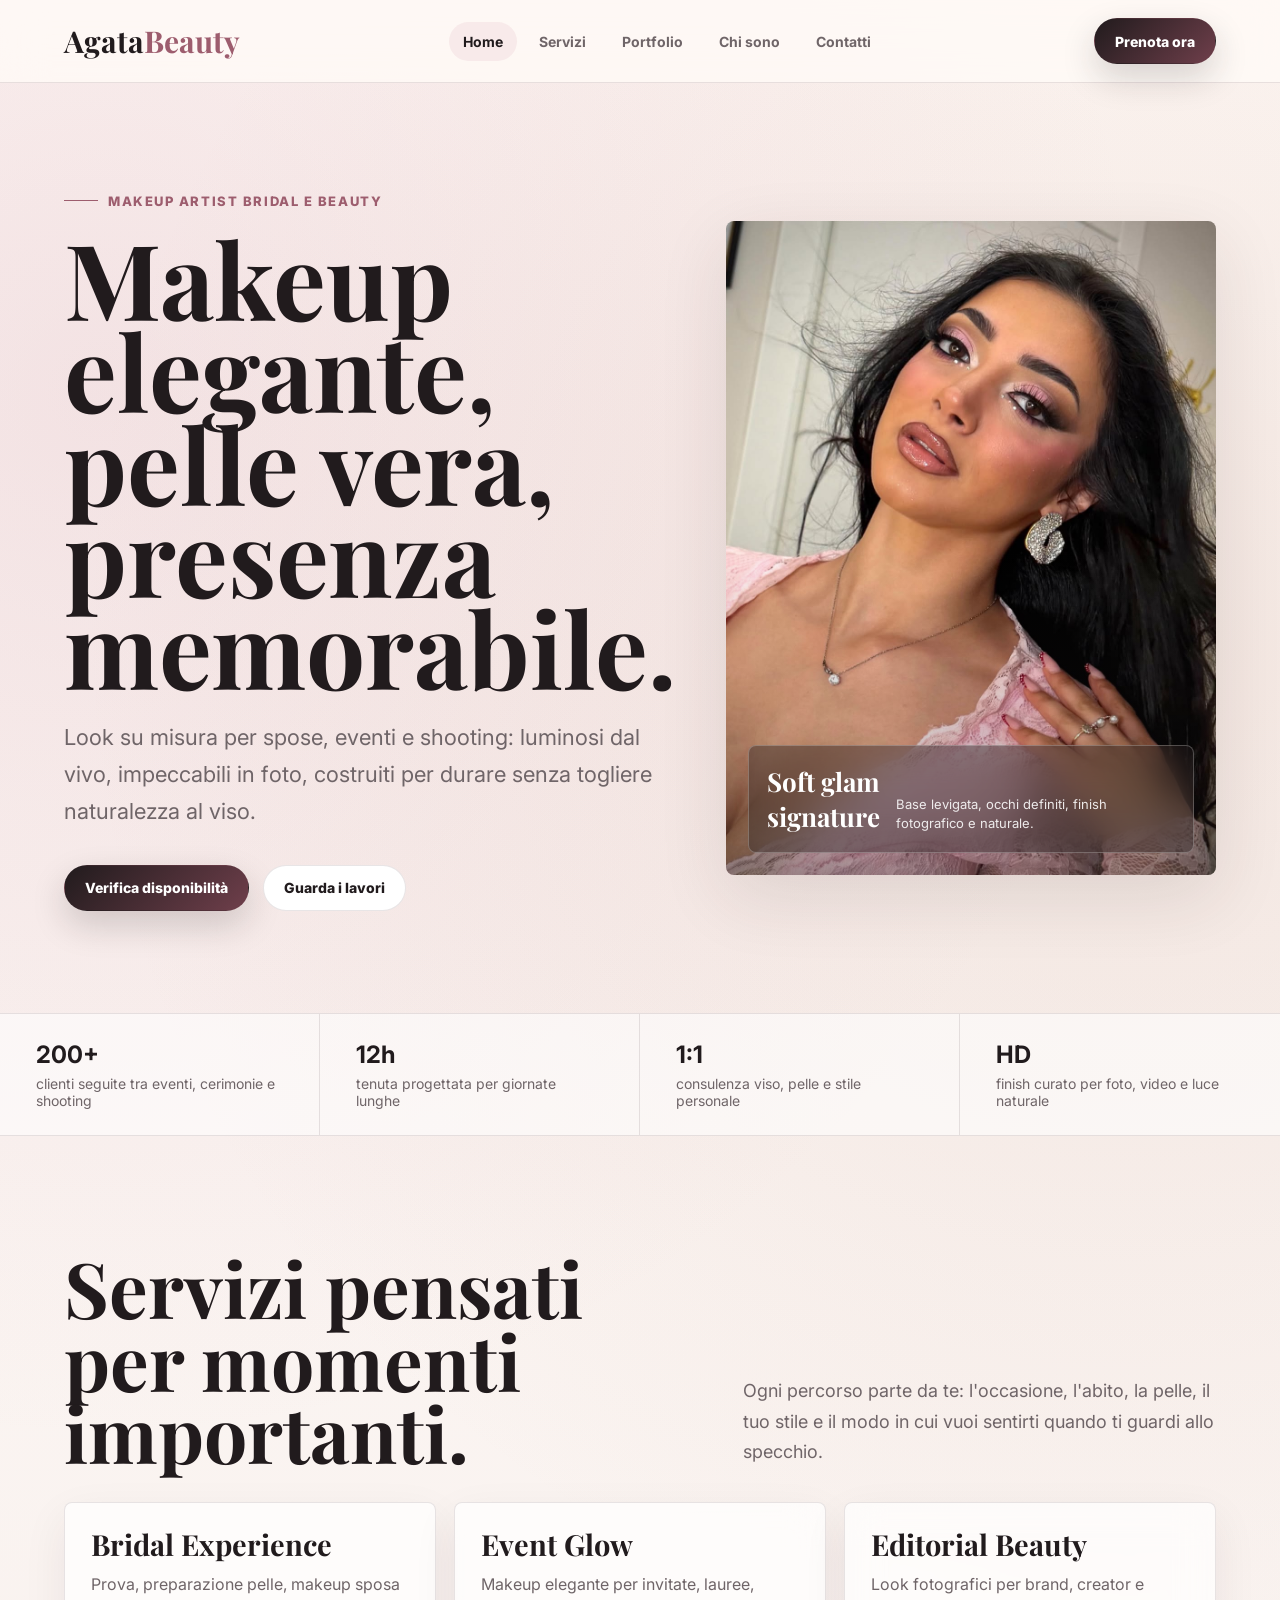
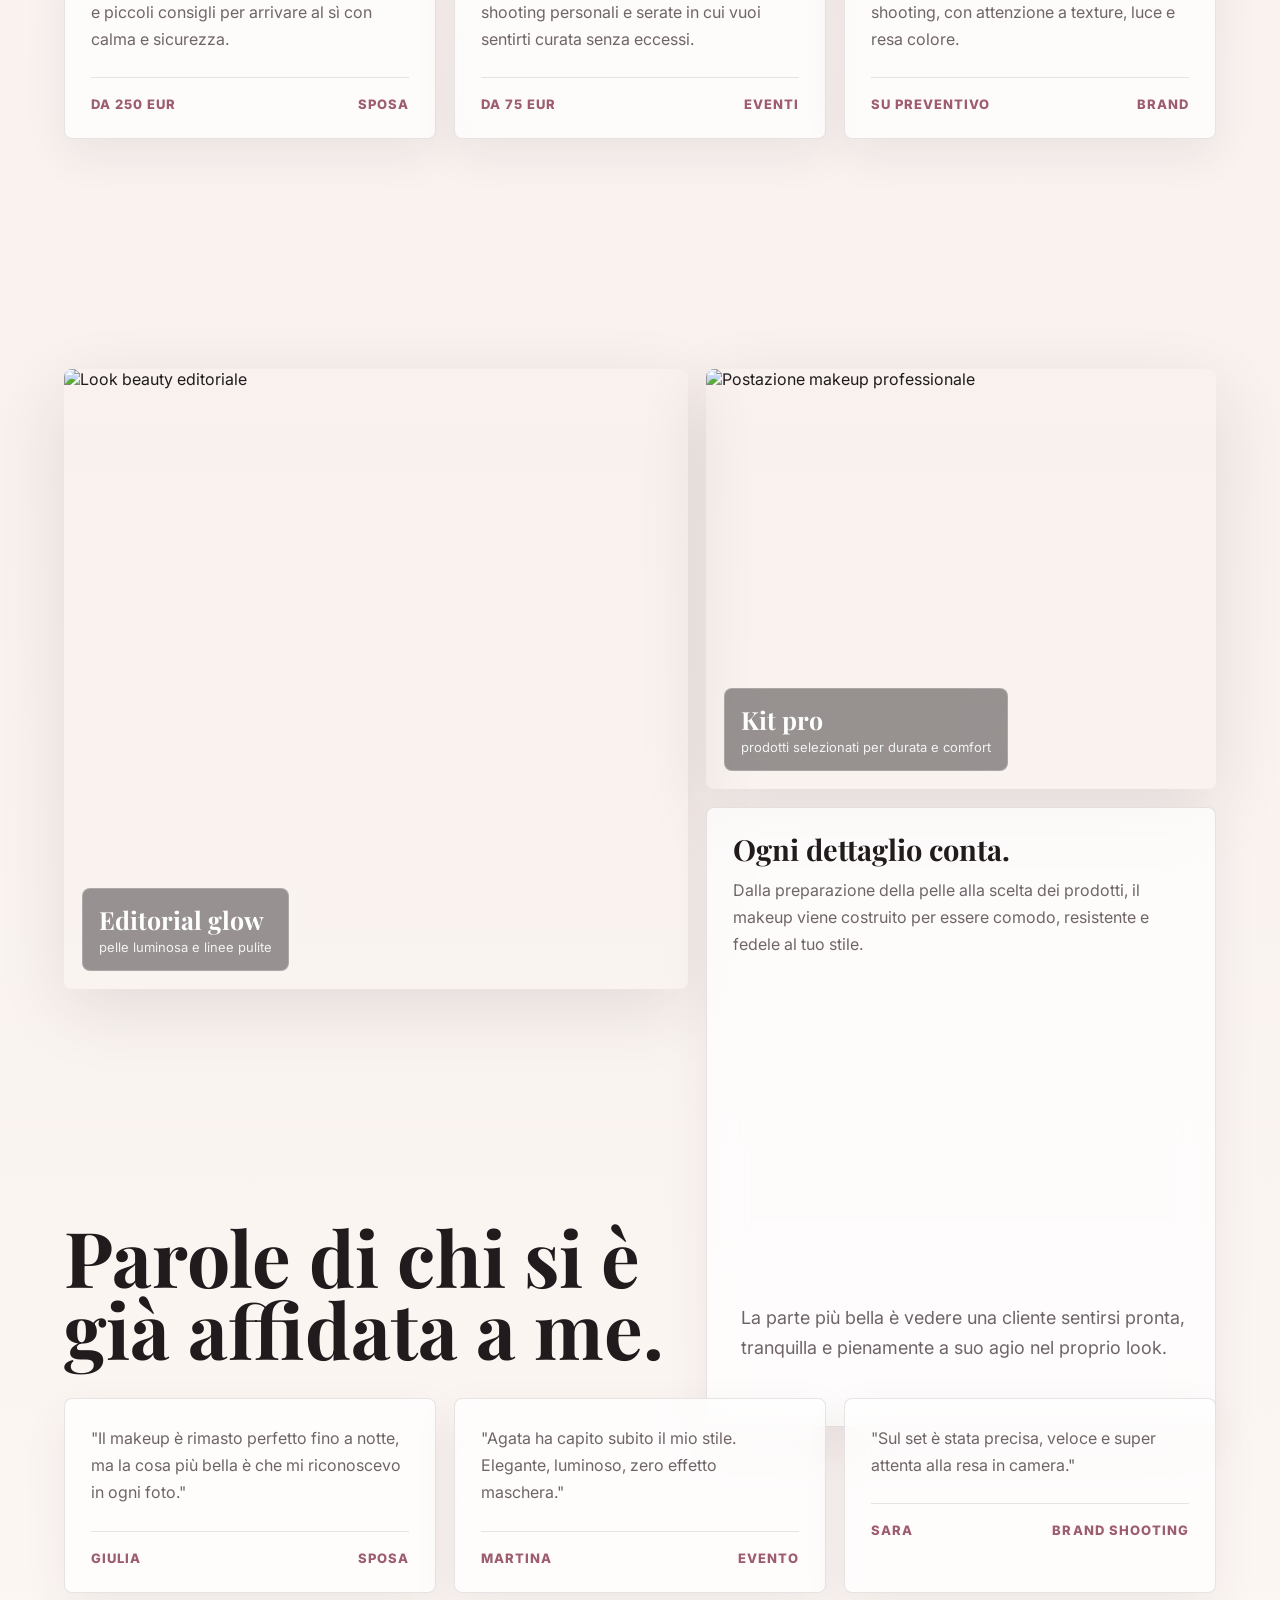
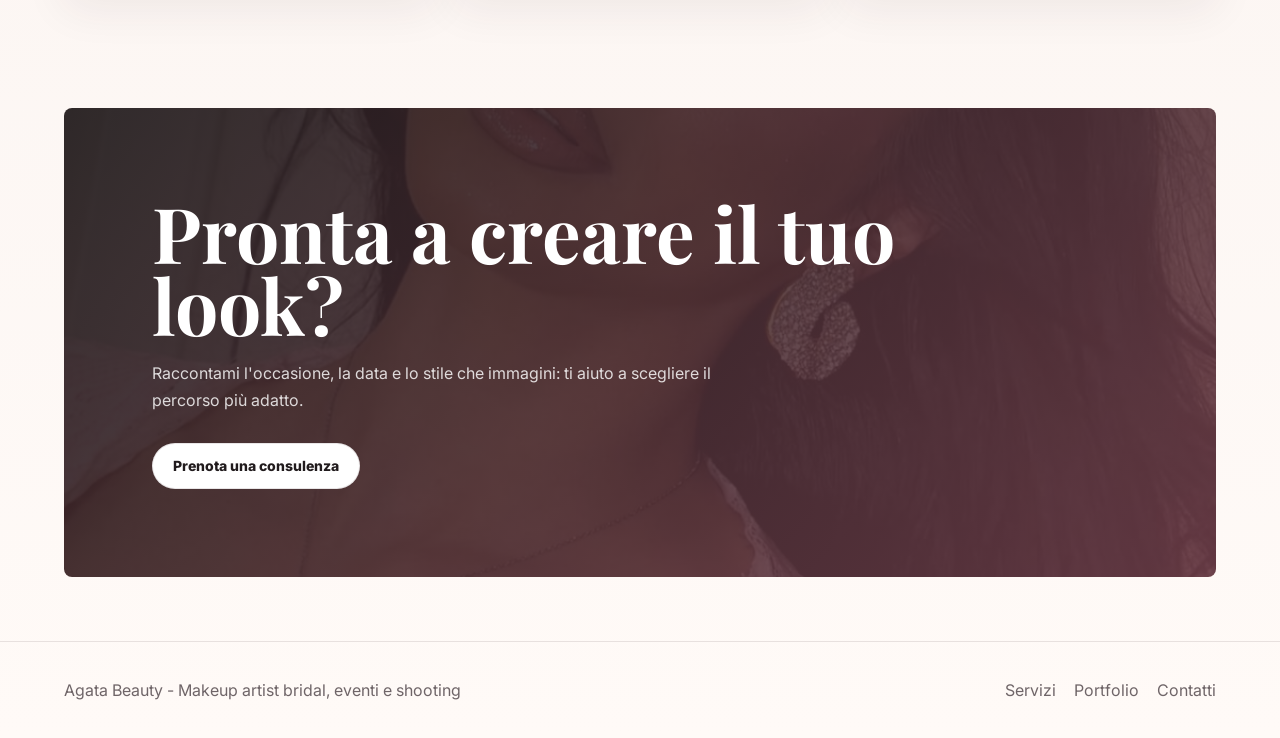
==== index.html @ b57b970a "update text" ====
<!DOCTYPE html>
<html lang="it">
<head>
  <meta charset="UTF-8"/>
  <meta name="viewport" content="width=device-width, initial-scale=1.0"/>
  <meta name="description" content="Agata Beauty, makeup artist specializzata in bridal, eventi e soft glam naturale."/>
  <title>Agata Beauty | Makeup Artist Bridal e Soft Glam</title>
  <link rel="stylesheet" href="style.css"/>
</head>
<body>
  <div class="site-shell">
    <header class="nav">
      <a class="logo" href="index.html">Agata<span>Beauty</span></a>
      <nav class="nav-links" aria-label="Navigazione principale">
        <a href="index.html" class="active">Home</a>
        <a href="servizi.html">Servizi</a>
        <a href="portfolio.html">Portfolio</a>
        <a href="chi-sono.html">Chi sono</a>
        <a href="contatti.html">Contatti</a>
      </nav>
      <div class="nav-actions">
        <a href="prenota.html" class="btn btn-primary">Prenota ora</a>
        <button class="menu-toggle" type="button" aria-label="Apri menu" aria-expanded="false">+</button>
      </div>
    </header>

    <main>
      <section class="hero">
        <div class="hero-copy reveal">
          <span class="eyebrow">Makeup artist bridal e beauty</span>
          <h1>Makeup elegante, pelle vera, presenza memorabile.</h1>
          <p class="lead">Look su misura per spose, eventi e shooting: luminosi dal vivo, impeccabili in foto, costruiti per durare senza togliere naturalezza al viso.</p>
          <div class="hero-actions">
            <a href="prenota.html" class="btn btn-primary">Verifica disponibilità</a>
            <a href="portfolio.html" class="btn btn-secondary">Guarda i lavori</a>
          </div>
        </div>
        <div class="hero-visual reveal">
          <img src="assets/immagine_1.jpg" alt="Makeup luminoso realizzato da Agata Beauty"/>
          <div class="visual-note">
            <strong>Soft glam signature</strong>
            <span>Base levigata, occhi definiti, finish fotografico e naturale.</span>
          </div>
        </div>
      </section>

      <section class="trust-strip" aria-label="Risultati e garanzie">
        <div class="trust-item"><strong>200+</strong><span>clienti seguite tra eventi, cerimonie e shooting</span></div>
        <div class="trust-item"><strong>12h</strong><span>tenuta progettata per giornate lunghe</span></div>
        <div class="trust-item"><strong>1:1</strong><span>consulenza viso, pelle e stile personale</span></div>
        <div class="trust-item"><strong>HD</strong><span>finish curato per foto, video e luce naturale</span></div>
      </section>

      <section class="section">
        <div class="section-head reveal">
          <h2>Servizi pensati per momenti importanti.</h2>
          <p>Ogni percorso parte da te: l'occasione, l'abito, la pelle, il tuo stile e il modo in cui vuoi sentirti quando ti guardi allo specchio.</p>
        </div>
        <div class="grid">
          <article class="card reveal">
            <h3>Bridal Experience</h3>
            <p>Prova, preparazione pelle, makeup sposa e piccoli consigli per arrivare al sì con calma e sicurezza.</p>
            <div class="service-meta"><span>Da 250 EUR</span><span>Sposa</span></div>
          </article>
          <article class="card reveal">
            <h3>Event Glow</h3>
            <p>Makeup elegante per invitate, lauree, shooting personali e serate in cui vuoi sentirti curata senza eccessi.</p>
            <div class="service-meta"><span>Da 75 EUR</span><span>Eventi</span></div>
          </article>
          <article class="card reveal">
            <h3>Editorial Beauty</h3>
            <p>Look fotografici per brand, creator e shooting, con attenzione a texture, luce e resa colore.</p>
            <div class="service-meta"><span>Su preventivo</span><span>Brand</span></div>
          </article>
        </div>
      </section>

      <section class="section">
        <div class="portfolio-grid">
          <article class="portfolio-tile tall reveal">
            <img src="https://images.unsplash.com/photo-1522335789203-aabd1fc54bc9?auto=format&fit=crop&w=1200&q=85" alt="Look beauty editoriale"/>
            <div class="tile-caption"><strong>Editorial glow</strong><span>pelle luminosa e linee pulite</span></div>
          </article>
          <div>
            <article class="portfolio-tile reveal">
              <img src="https://images.unsplash.com/photo-1487412912498-0447578fcca8?auto=format&fit=crop&w=1000&q=85" alt="Postazione makeup professionale"/>
              <div class="tile-caption"><strong>Kit pro</strong><span>prodotti selezionati per durata e comfort</span></div>
            </article>
            <article class="card reveal stack-gap">
              <h3>Ogni dettaglio conta.</h3>
              <p>Dalla preparazione della pelle alla scelta dei prodotti, il makeup viene costruito per essere comodo, resistente e fedele al tuo stile.</p>
            </article>
          </div>
        </div>
      </section>

      <section class="section">
        <div class="section-head reveal">
          <h2>Parole di chi si è già affidata a me.</h2>
          <p>La parte più bella è vedere una cliente sentirsi pronta, tranquilla e pienamente a suo agio nel proprio look.</p>
        </div>
        <div class="grid">
          <article class="card reveal"><p>"Il makeup è rimasto perfetto fino a notte, ma la cosa più bella è che mi riconoscevo in ogni foto."</p><div class="service-meta"><span>Giulia</span><span>Sposa</span></div></article>
          <article class="card reveal"><p>"Agata ha capito subito il mio stile. Elegante, luminoso, zero effetto maschera."</p><div class="service-meta"><span>Martina</span><span>Evento</span></div></article>
          <article class="card reveal"><p>"Sul set è stata precisa, veloce e super attenta alla resa in camera."</p><div class="service-meta"><span>Sara</span><span>Brand shooting</span></div></article>
        </div>
      </section>

      <section class="cta-section reveal">
        <h2>Pronta a creare il tuo look?</h2>
        <p>Raccontami l'occasione, la data e lo stile che immagini: ti aiuto a scegliere il percorso più adatto.</p>
        <a href="prenota.html" class="btn btn-secondary">Prenota una consulenza</a>
      </section>
    </main>

    <footer class="footer">
      <p>Agata Beauty - Makeup artist bridal, eventi e shooting</p>
      <div class="footer-links">
        <a href="servizi.html">Servizi</a>
        <a href="portfolio.html">Portfolio</a>
        <a href="contatti.html">Contatti</a>
      </div>
    </footer>
  </div>
  <script src="script.js"></script>
</body>
</html>
---- style.css ----
@import url("https://fonts.googleapis.com/css2?family=Inter:wght@400;500;600;700;800&family=Playfair+Display:wght@600;700&display=swap");

:root{
  --ink:#211b1d;
  --muted:#6f6568;
  --line:rgba(65,45,50,.12);
  --paper:#fffaf7;
  --veil:rgba(255,255,255,.72);
  --rose:#c8899a;
  --rose-dark:#9d5d6e;
  --clay:#b27761;
  --sage:#7f8b76;
  --shadow:0 22px 70px rgba(54,33,38,.11);
  --radius:8px;
}

*{box-sizing:border-box;margin:0;padding:0}

html{scroll-behavior:smooth}

body{
  min-height:100vh;
  font-family:"Inter",system-ui,sans-serif;
  color:var(--ink);
  background:
    radial-gradient(circle at 8% 10%, rgba(200,137,154,.20), transparent 28%),
    radial-gradient(circle at 88% 16%, rgba(178,119,97,.14), transparent 30%),
    linear-gradient(180deg,#fffaf7 0%,#f8f1ee 52%,#fffaf7 100%);
  overflow-x:hidden;
}

img{display:block;max-width:100%}

a{color:inherit}

h1,h2,h3,.logo{font-family:"Playfair Display",Georgia,serif}

.site-shell{position:relative;z-index:1}

.nav{
  position:sticky;
  top:0;
  z-index:20;
  display:flex;
  align-items:center;
  justify-content:space-between;
  gap:24px;
  padding:18px clamp(20px,5vw,72px);
  background:rgba(255,250,247,.82);
  border-bottom:1px solid var(--line);
  backdrop-filter:blur(22px);
}

.logo{
  text-decoration:none;
  font-size:30px;
  font-weight:700;
  line-height:1;
  letter-spacing:0;
}

.logo span{color:var(--rose-dark)}

.nav-links{
  display:flex;
  align-items:center;
  gap:8px;
}

.nav-links a{
  text-decoration:none;
  color:var(--muted);
  padding:11px 14px;
  border-radius:999px;
  font-size:14px;
  font-weight:700;
  transition:.25s ease;
}

.nav-links a:hover,
.nav-links a.active{
  color:var(--ink);
  background:rgba(200,137,154,.12);
}

.nav-actions{display:flex;align-items:center;gap:12px}

.menu-toggle{
  display:none;
  width:44px;
  height:44px;
  border:1px solid var(--line);
  border-radius:999px;
  background:#fff;
  color:var(--ink);
  font-size:22px;
  cursor:pointer;
}

.btn{
  display:inline-flex;
  align-items:center;
  justify-content:center;
  min-height:46px;
  padding:13px 20px;
  border:1px solid transparent;
  border-radius:999px;
  text-decoration:none;
  font-weight:800;
  font-size:14px;
  transition:.25s ease;
}

.btn-primary{
  color:#fff;
  background:linear-gradient(135deg,var(--ink),#6f3f4b);
  box-shadow:0 14px 34px rgba(33,27,29,.18);
}

.btn-secondary{
  color:var(--ink);
  background:#fff;
  border-color:var(--line);
}

.btn:hover{transform:translateY(-2px)}

.hero{
  display:grid;
  grid-template-columns:minmax(0,1fr) minmax(360px,.82fr);
  min-height:calc(100vh - 83px);
  align-items:center;
  gap:clamp(34px,5vw,74px);
  padding:clamp(58px,8vw,104px) clamp(20px,5vw,72px);
}

.hero-copy{max-width:760px}

.eyebrow{
  display:inline-flex;
  align-items:center;
  gap:10px;
  margin-bottom:22px;
  color:var(--rose-dark);
  font-size:13px;
  font-weight:800;
  letter-spacing:.12em;
  text-transform:uppercase;
}

.eyebrow::before{
  content:"";
  width:34px;
  height:1px;
  background:currentColor;
}

h1{
  font-size:clamp(54px,8.2vw,112px);
  line-height:.88;
  letter-spacing:0;
}

.lead{
  max-width:650px;
  margin-top:26px;
  color:var(--muted);
  font-size:clamp(18px,2vw,22px);
  line-height:1.7;
}

.hero-actions{display:flex;flex-wrap:wrap;gap:14px;margin-top:34px}

.hero-visual{
  position:relative;
  min-height:640px;
  overflow:hidden;
  border-radius:var(--radius);
  box-shadow:var(--shadow);
  isolation:isolate;
}

.hero-visual img{
  width:100%;
  height:100%;
  min-height:640px;
  object-fit:cover;
}

.hero-visual::after{
  content:"";
  position:absolute;
  inset:0;
  background:linear-gradient(180deg,transparent 50%,rgba(33,27,29,.34));
}

.visual-note{
  position:absolute;
  left:22px;
  right:22px;
  bottom:22px;
  z-index:2;
  display:grid;
  grid-template-columns:1fr auto;
  gap:16px;
  align-items:end;
  padding:18px;
  color:#fff;
  background:rgba(33,27,29,.38);
  border:1px solid rgba(255,255,255,.24);
  border-radius:var(--radius);
  backdrop-filter:blur(18px);
}

.visual-note strong{font-size:26px;font-family:"Playfair Display",Georgia,serif}
.visual-note span{font-size:13px;line-height:1.5;opacity:.88}

.trust-strip{
  display:grid;
  grid-template-columns:repeat(4,1fr);
  border-block:1px solid var(--line);
  background:rgba(255,255,255,.58);
}

.trust-item{
  padding:26px clamp(18px,3vw,36px);
  border-right:1px solid var(--line);
}

.trust-item:last-child{border-right:0}
.trust-item strong{display:block;font-size:24px}
.trust-item span{display:block;margin-top:6px;color:var(--muted);font-size:14px}

.section{
  padding:clamp(72px,9vw,128px) clamp(20px,5vw,72px);
}

.section-head{
  display:flex;
  justify-content:space-between;
  align-items:end;
  gap:28px;
  margin-bottom:34px;
}

.section-head h2,
.page-hero h1{
  font-size:clamp(42px,6vw,78px);
  line-height:.94;
  letter-spacing:0;
}

.section-head p,
.page-hero p{
  max-width:610px;
  color:var(--muted);
  font-size:18px;
  line-height:1.7;
}

.grid{
  display:grid;
  grid-template-columns:repeat(3,1fr);
  gap:18px;
}

.card{
  position:relative;
  overflow:hidden;
  min-height:100%;
  padding:26px;
  border:1px solid var(--line);
  border-radius:var(--radius);
  background:var(--veil);
  box-shadow:0 16px 45px rgba(54,33,38,.07);
  backdrop-filter:blur(18px);
}

.card h3{
  margin-bottom:12px;
  font-size:29px;
  line-height:1.05;
  letter-spacing:0;
}

.card p{color:var(--muted);line-height:1.7}

.card-img{padding:0}
.card-img img{width:100%;height:410px;object-fit:cover}
.card-img .card-body{padding:24px}

.service-meta{
  display:flex;
  justify-content:space-between;
  gap:14px;
  margin-top:24px;
  padding-top:18px;
  border-top:1px solid var(--line);
  color:var(--rose-dark);
  font-size:13px;
  font-weight:800;
  text-transform:uppercase;
  letter-spacing:.08em;
}

.feature-list{display:grid;gap:12px;margin-top:18px;list-style:none}
.feature-list li{color:var(--muted);line-height:1.6}
.feature-list li::before{content:"+";margin-right:10px;color:var(--rose-dark);font-weight:800}

.portfolio-grid{
  display:grid;
  grid-template-columns:1.1fr .9fr;
  gap:18px;
}

.stack-gap{margin-top:18px}

.portfolio-tile{
  position:relative;
  min-height:420px;
  overflow:hidden;
  border-radius:var(--radius);
  box-shadow:var(--shadow);
}

.portfolio-tile.tall{min-height:620px}
.portfolio-tile img{width:100%;height:100%;object-fit:cover}

.tile-caption{
  position:absolute;
  left:18px;
  bottom:18px;
  padding:14px 16px;
  color:#fff;
  background:rgba(33,27,29,.45);
  border:1px solid rgba(255,255,255,.2);
  border-radius:var(--radius);
  backdrop-filter:blur(16px);
}

.tile-caption strong{display:block;font-family:"Playfair Display",Georgia,serif;font-size:25px}
.tile-caption span{font-size:13px;opacity:.88}

.split{
  display:grid;
  grid-template-columns:.9fr 1.1fr;
  gap:clamp(24px,5vw,72px);
  align-items:center;
}

.portrait{
  min-height:620px;
  overflow:hidden;
  border-radius:var(--radius);
  box-shadow:var(--shadow);
}

.portrait img{width:100%;height:100%;object-fit:cover}

.quote{
  margin-top:26px;
  padding-left:22px;
  border-left:3px solid var(--rose);
  color:var(--muted);
  font-size:20px;
  line-height:1.7;
}

.booking-panel{
  display:grid;
  grid-template-columns:.42fr .58fr;
  gap:18px;
}

.calendly-box{
  overflow:hidden;
  border:1px solid var(--line);
  border-radius:var(--radius);
  background:#fff;
  box-shadow:var(--shadow);
}

.calendly-inline-widget{min-width:320px;height:760px}

.contact-grid{
  display:grid;
  grid-template-columns:.9fr 1.1fr;
  gap:18px;
}

.contact-link{
  display:flex;
  justify-content:space-between;
  align-items:center;
  gap:18px;
  padding:18px 0;
  border-bottom:1px solid var(--line);
  text-decoration:none;
  font-weight:800;
}

.contact-link span{color:var(--muted);font-weight:600}

.cta-section{
  margin:0 clamp(20px,5vw,72px) clamp(20px,5vw,72px);
  padding:clamp(54px,8vw,88px);
  color:#fff;
  background:
    linear-gradient(135deg,rgba(33,27,29,.92),rgba(111,63,75,.86)),
    url("assets/immagine_1.jpg") center/cover;
  border-radius:var(--radius);
}

.cta-section h2{
  max-width:820px;
  font-size:clamp(42px,6vw,82px);
  line-height:.94;
  letter-spacing:0;
}

.cta-section p{max-width:590px;margin-top:20px;line-height:1.7;color:rgba(255,255,255,.82)}
.cta-section .btn{margin-top:28px}

.footer{
  display:flex;
  justify-content:space-between;
  gap:24px;
  padding:38px clamp(20px,5vw,72px);
  color:var(--muted);
  border-top:1px solid var(--line);
}

.footer-links{display:flex;gap:18px;flex-wrap:wrap}
.footer a{text-decoration:none}

.reveal{
  opacity:0;
  transform:translateY(22px);
  transition:opacity .7s ease, transform .7s ease;
}

.reveal.active{opacity:1;transform:translateY(0)}

@media(max-width:980px){
  .hero,
  .split,
  .booking-panel,
  .contact-grid,
  .portfolio-grid{grid-template-columns:1fr}

  .hero-visual,
  .hero-visual img,
  .portrait{min-height:520px}

  .trust-strip,
  .grid{grid-template-columns:repeat(2,1fr)}

  .section-head{display:block}
  .section-head p{margin-top:18px}
}

@media(max-width:760px){
  .nav{padding:14px 18px}
  .logo{font-size:26px}
  .menu-toggle{display:inline-flex;align-items:center;justify-content:center}
  .nav-links{
    position:absolute;
    top:73px;
    left:18px;
    right:18px;
    display:none;
    flex-direction:column;
    align-items:stretch;
    padding:12px;
    background:#fff;
    border:1px solid var(--line);
    border-radius:var(--radius);
    box-shadow:var(--shadow);
  }
  .nav.open .nav-links{display:flex}
  .nav-links a{padding:14px 16px}
  .nav-actions .btn{display:none}
  .hero{min-height:auto;padding-top:54px}
  .hero-actions .btn{width:100%}
  .hero-visual,
  .hero-visual img,
  .portrait,
  .portfolio-tile,
  .portfolio-tile.tall{min-height:430px}
  .trust-strip,
  .grid{grid-template-columns:1fr}
  .trust-item{border-right:0;border-bottom:1px solid var(--line)}
  .trust-item:last-child{border-bottom:0}
  .card-img img{height:340px}
  .footer{display:block}
  .footer-links{margin-top:16px}
}
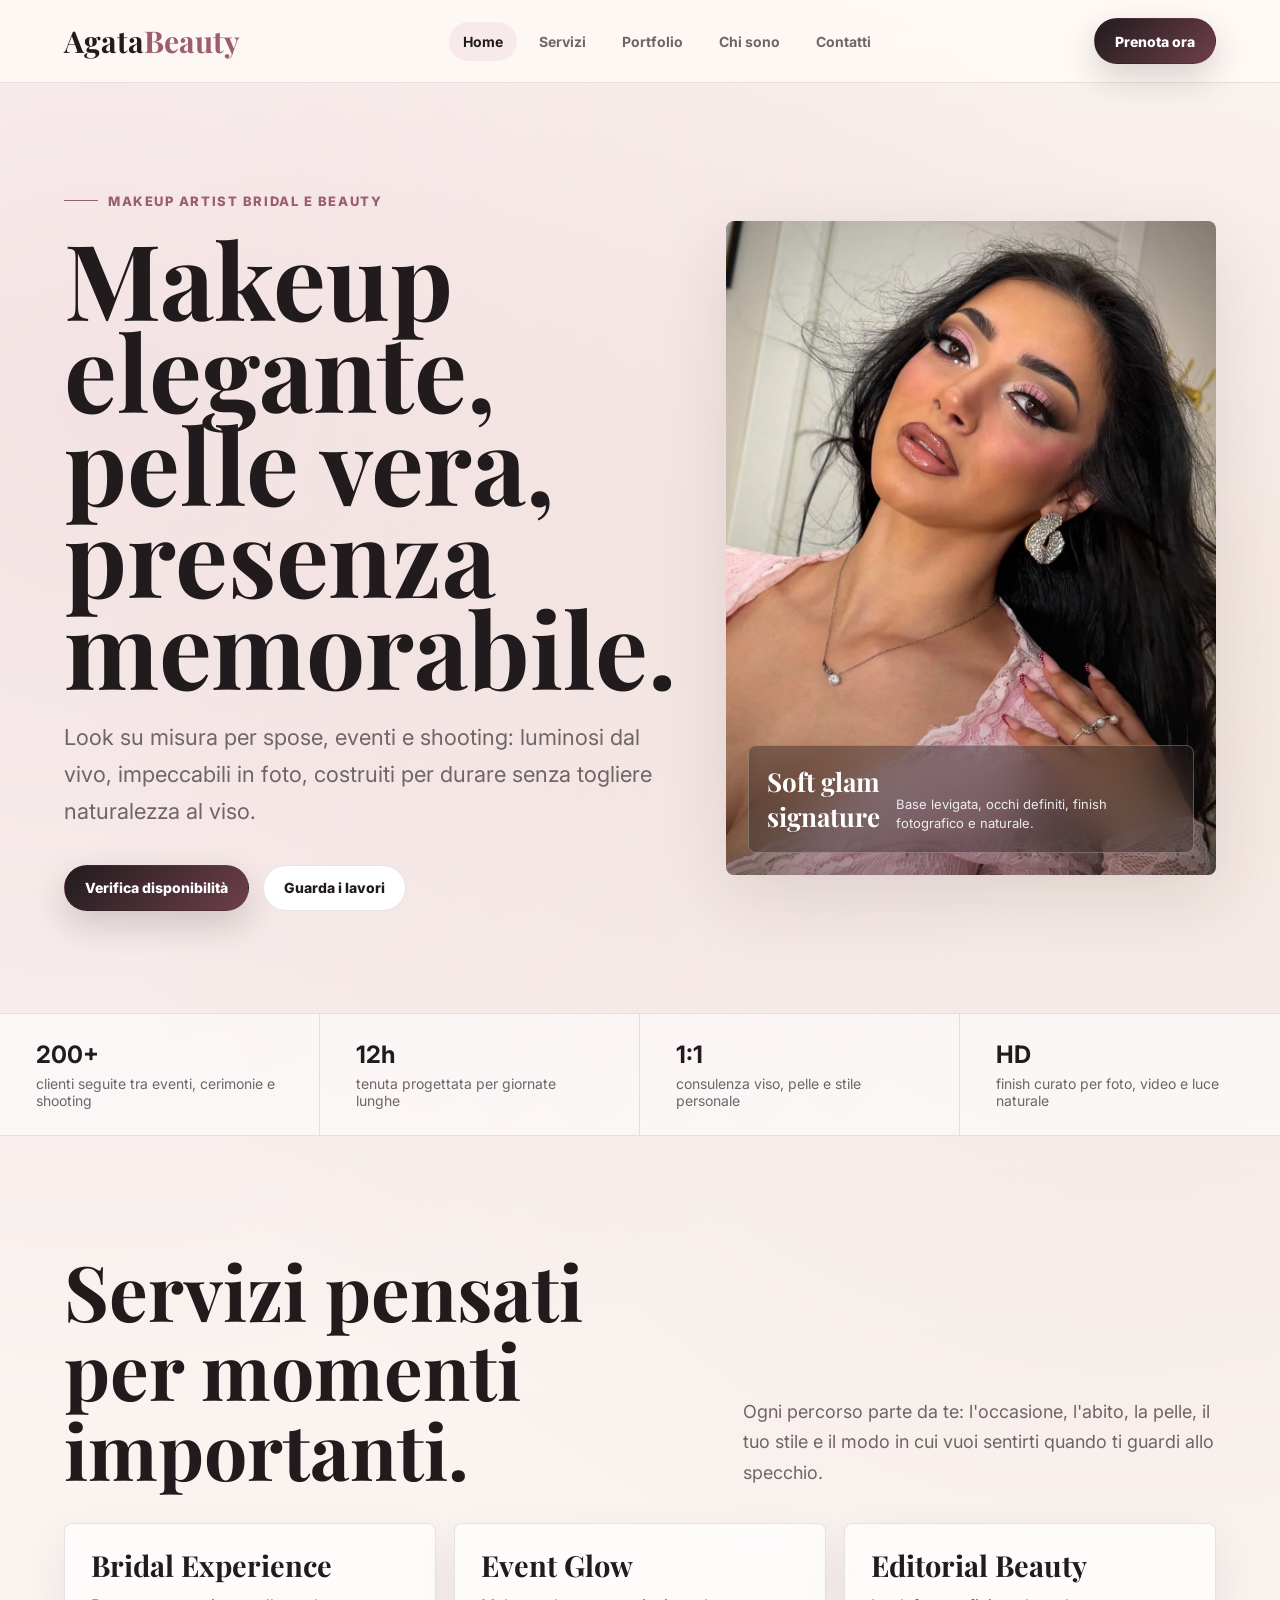
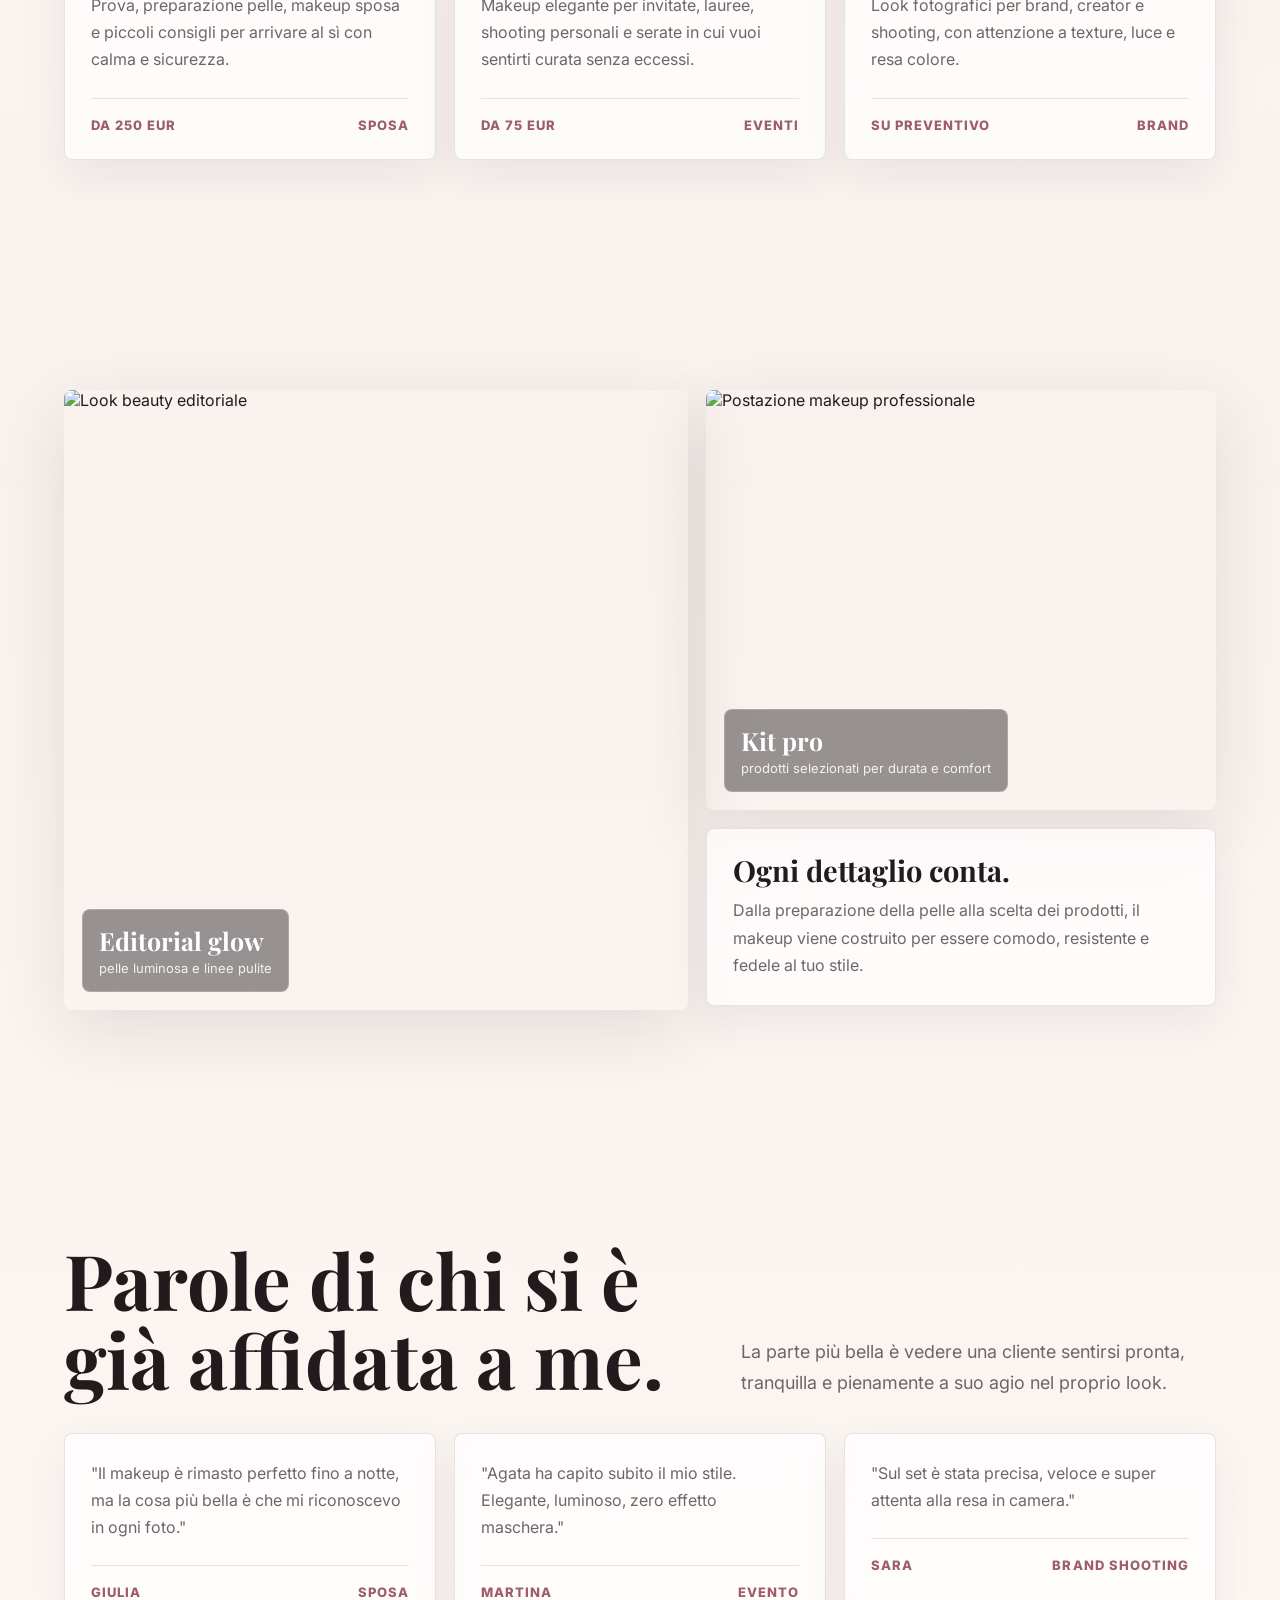
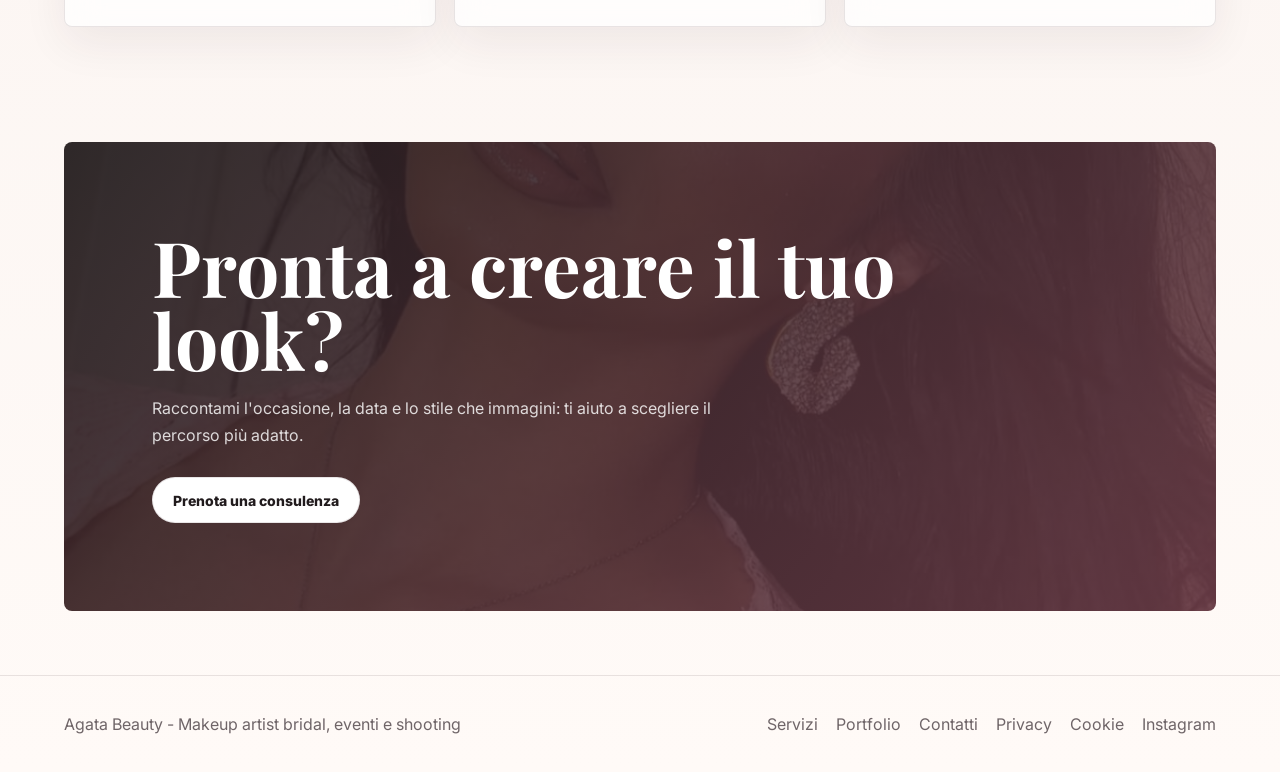
==== commit 4722b561: "Polish site structure and legal pages" ====
--- a/index.html
+++ b/index.html
@@ -4,7 +4,13 @@
   <meta charset="UTF-8"/>
   <meta name="viewport" content="width=device-width, initial-scale=1.0"/>
   <meta name="description" content="Agata Beauty, makeup artist specializzata in bridal, eventi e soft glam naturale."/>
+  <meta property="og:type" content="website"/>
+  <meta property="og:title" content="Agata Beauty | Makeup Artist Bridal e Soft Glam"/>
+  <meta property="og:description" content="Makeup su misura per spose, eventi e shooting: luminosi dal vivo, impeccabili in foto e costruiti per durare."/>
+  <meta property="og:image" content="assets/immagine_1.jpg"/>
+  <meta name="twitter:card" content="summary_large_image"/>
   <title>Agata Beauty | Makeup Artist Bridal e Soft Glam</title>
+  <link rel="icon" href="favicon.svg" type="image/svg+xml"/>
   <link rel="stylesheet" href="style.css"/>
 </head>
 <body>
@@ -119,6 +125,9 @@
         <a href="servizi.html">Servizi</a>
         <a href="portfolio.html">Portfolio</a>
         <a href="contatti.html">Contatti</a>
+        <a href="privacy.html">Privacy</a>
+        <a href="cookie.html">Cookie</a>
+        <a href="https://www.instagram.com/agatamakeupbeauty/">Instagram</a>
       </div>
     </footer>
   </div>
--- a/style.css
+++ b/style.css
@@ -246,7 +246,7 @@
 .section-head h2,
 .page-hero h1{
   font-size:clamp(42px,6vw,78px);
-  line-height:.94;
+  line-height:1.03;
   letter-spacing:0;
 }
 
@@ -258,6 +258,8 @@
   line-height:1.7;
 }
 
+.page-hero p{margin-top:24px}
+
 .grid{
   display:grid;
   grid-template-columns:repeat(3,1fr);
@@ -267,7 +269,6 @@
 .card{
   position:relative;
   overflow:hidden;
-  min-height:100%;
   padding:26px;
   border:1px solid var(--line);
   border-radius:var(--radius);
@@ -275,6 +276,8 @@
   box-shadow:0 16px 45px rgba(54,33,38,.07);
   backdrop-filter:blur(18px);
 }
+
+.grid .card{min-height:100%}
 
 .card h3{
   margin-bottom:12px;
@@ -400,6 +403,21 @@
 }
 
 .contact-link span{color:var(--muted);font-weight:600}
+
+.legal-content{
+  max-width:920px;
+  padding-top:0;
+}
+
+.legal-content h2{
+  margin-top:34px;
+  margin-bottom:10px;
+  font-size:28px;
+  line-height:1.1;
+}
+
+.legal-content h2:first-child{margin-top:0}
+.legal-content p{color:var(--muted);line-height:1.8}
 
 .cta-section{
   margin:0 clamp(20px,5vw,72px) clamp(20px,5vw,72px);
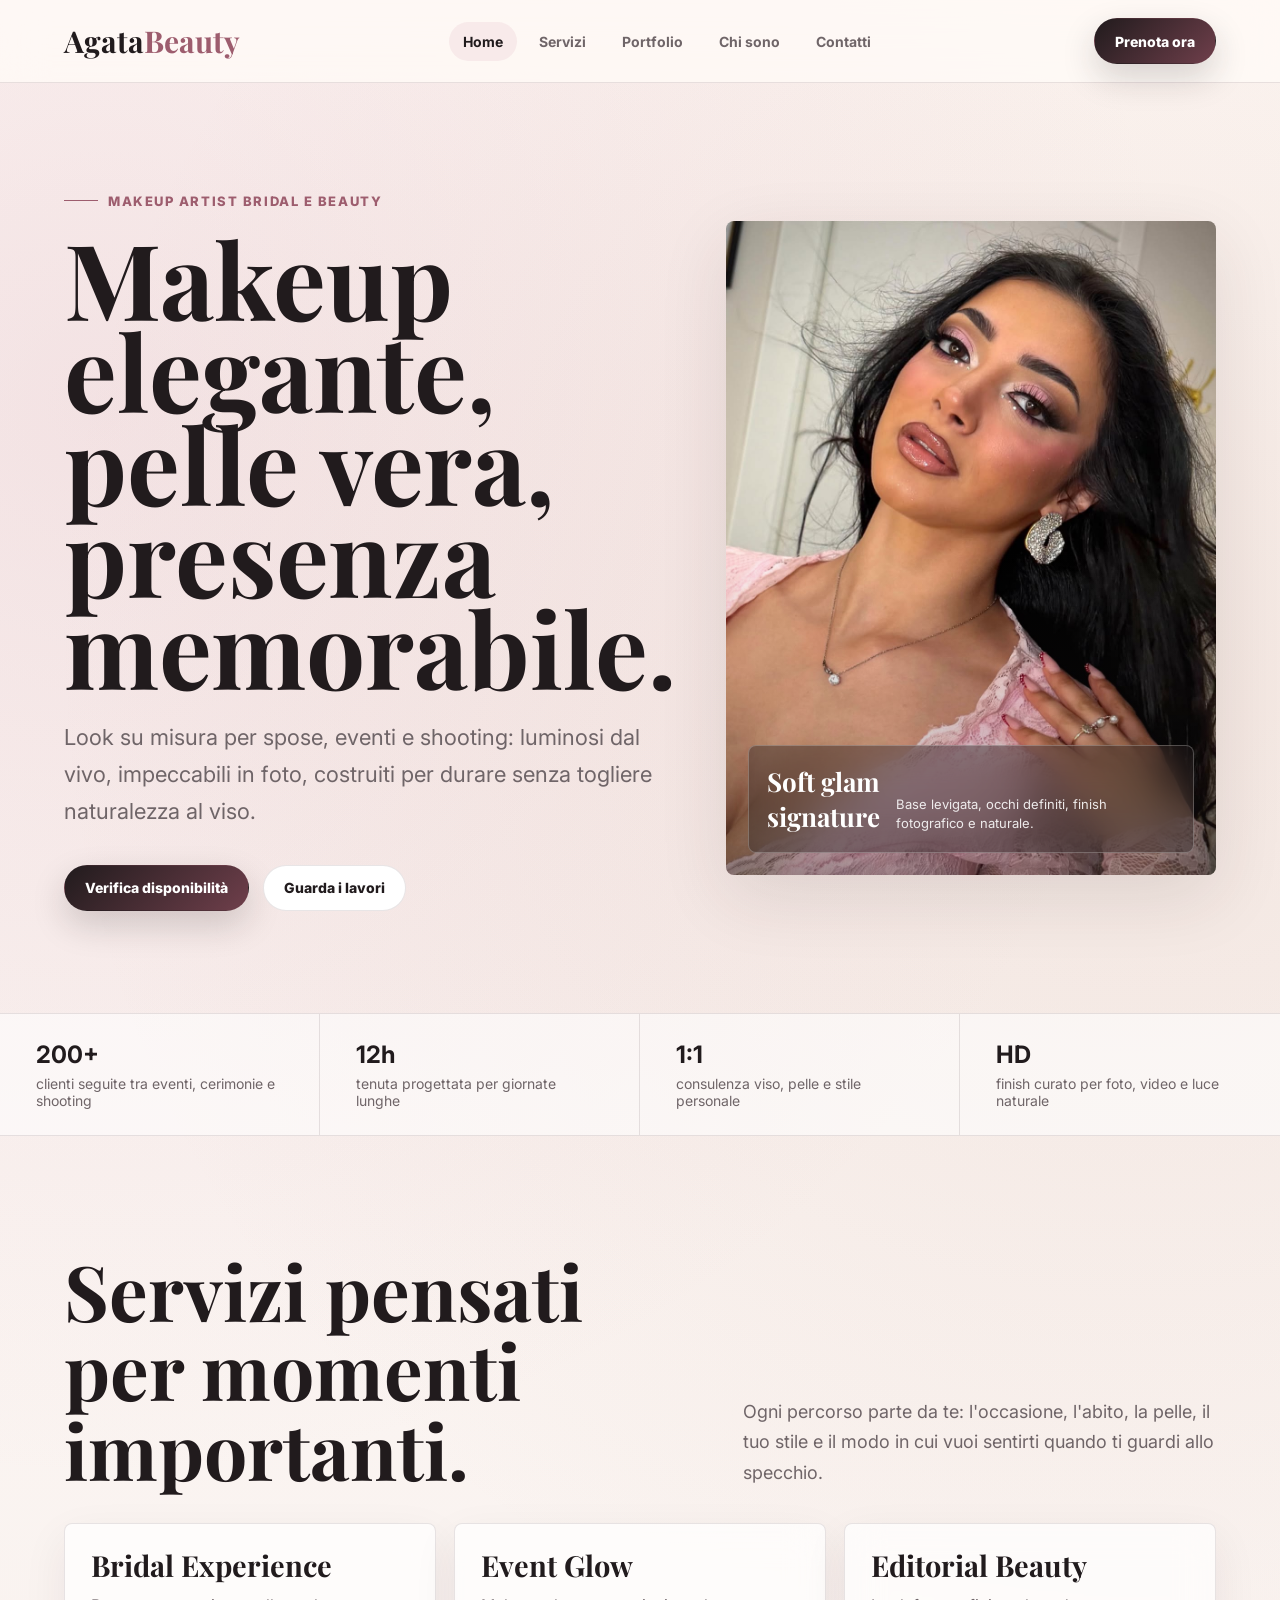
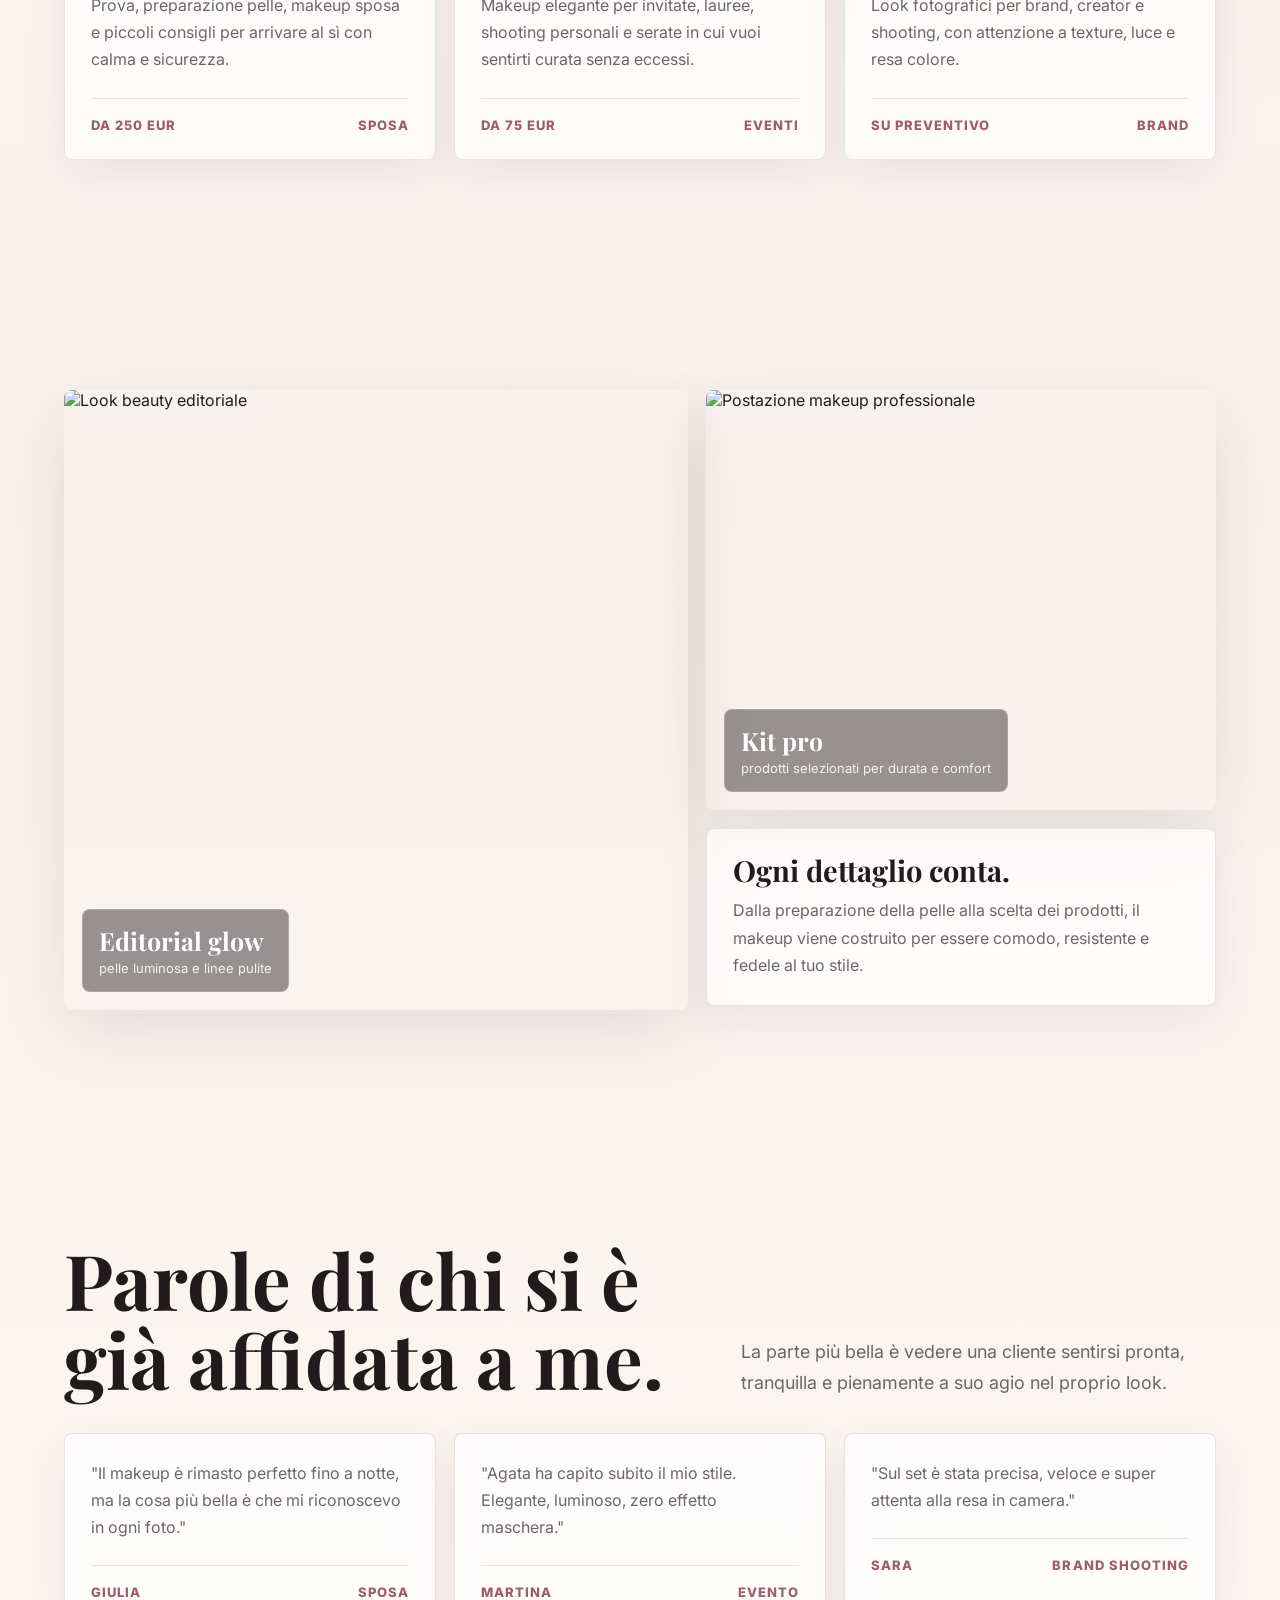
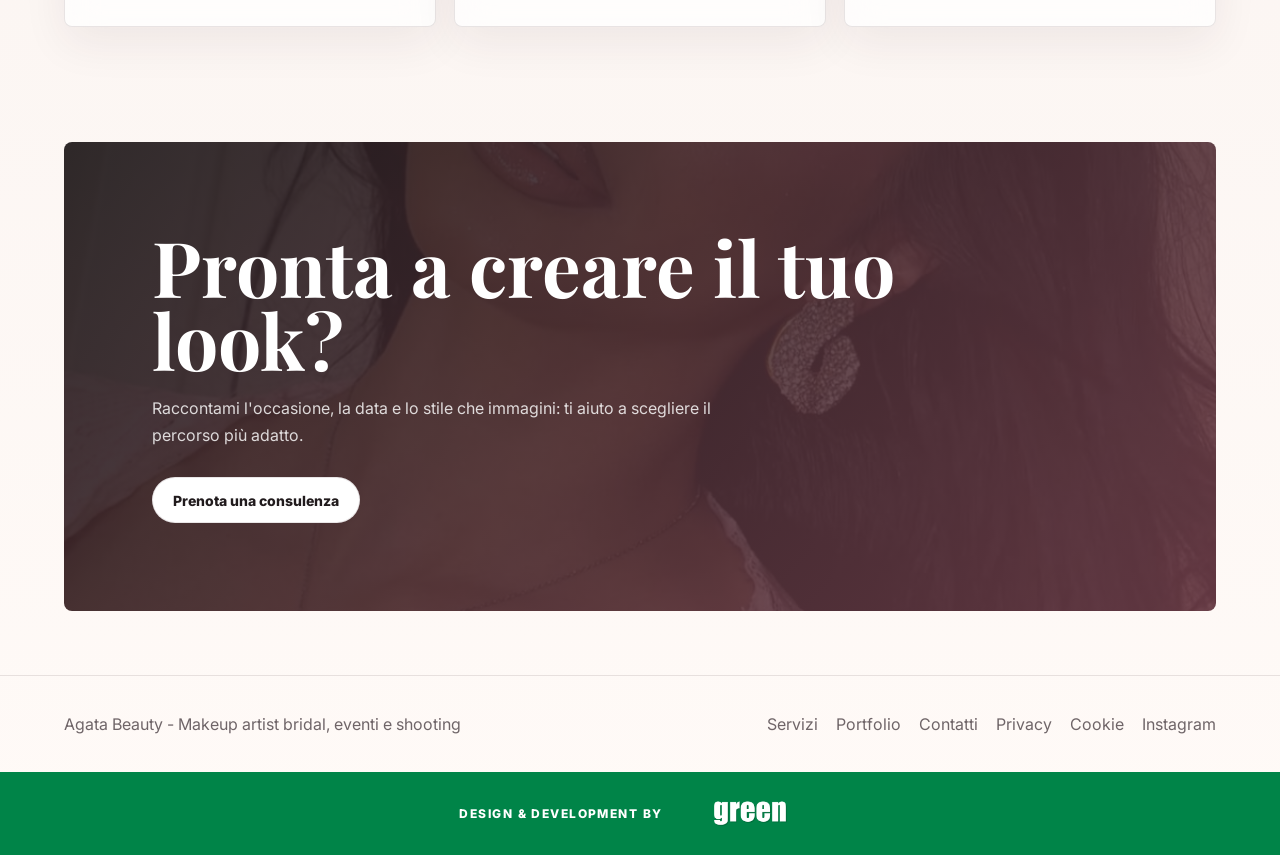
==== commit 781dbebe: "Add designer credit section" ====
--- a/index.html
+++ b/index.html
@@ -130,6 +130,10 @@
         <a href="https://www.instagram.com/agatamakeupbeauty/">Instagram</a>
       </div>
     </footer>
+    <section class="designer-credit" aria-label="Design e sviluppo">
+      <span>Design &amp; development by</span>
+      <img src="assets/green-designer-tag.png" alt="green"/>
+    </section>
   </div>
   <script src="script.js"></script>
 </body>
--- a/style.css
+++ b/style.css
@@ -450,6 +450,28 @@
 
 .footer-links{display:flex;gap:18px;flex-wrap:wrap}
 .footer a{text-decoration:none}
+
+.designer-credit{
+  display:flex;
+  align-items:center;
+  justify-content:center;
+  gap:16px;
+  padding:18px clamp(20px,5vw,72px);
+  color:#fff;
+  background:#008448;
+}
+
+.designer-credit span{
+  font-size:12px;
+  font-weight:800;
+  letter-spacing:.12em;
+  text-transform:uppercase;
+}
+
+.designer-credit img{
+  width:142px;
+  height:auto;
+}
 
 .reveal{
   opacity:0;
@@ -512,4 +534,10 @@
   .card-img img{height:340px}
   .footer{display:block}
   .footer-links{margin-top:16px}
-}
+  .designer-credit{
+    flex-direction:column;
+    gap:8px;
+    text-align:center;
+  }
+  .designer-credit img{width:132px}
+}
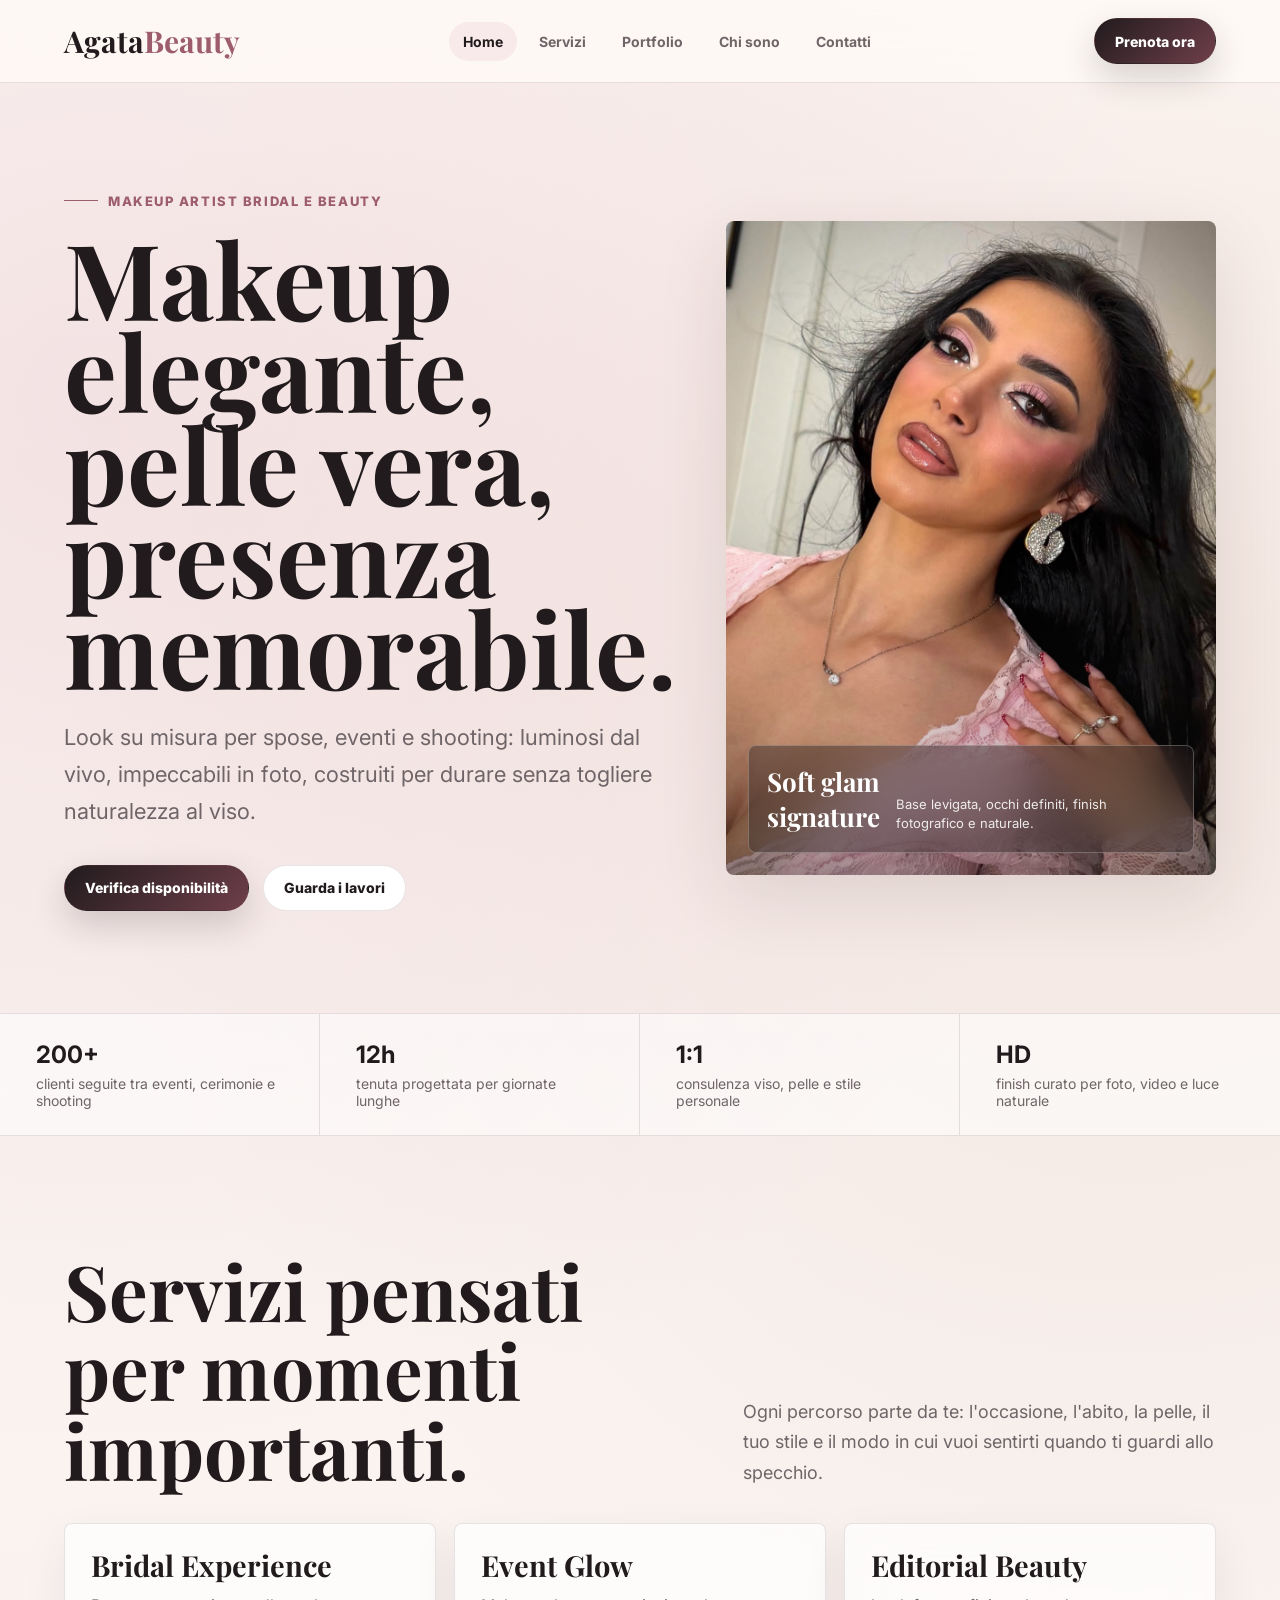
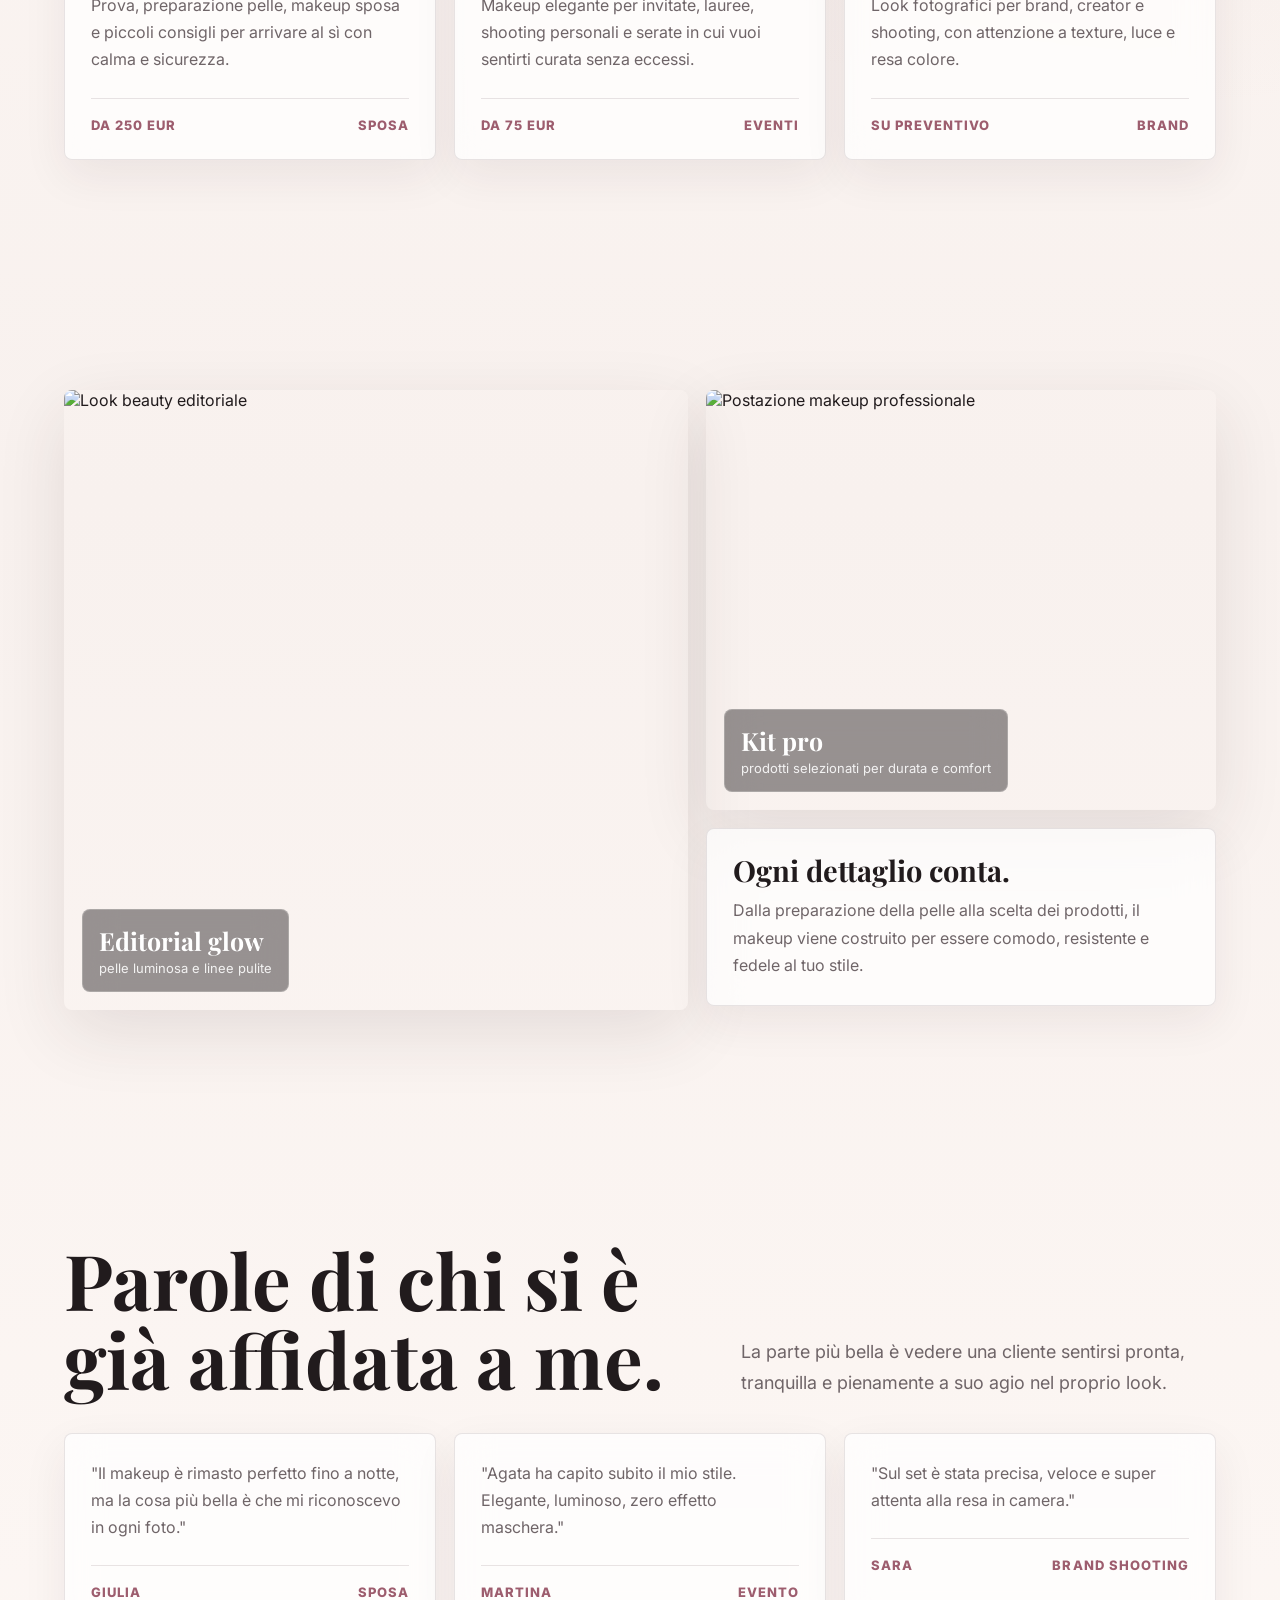
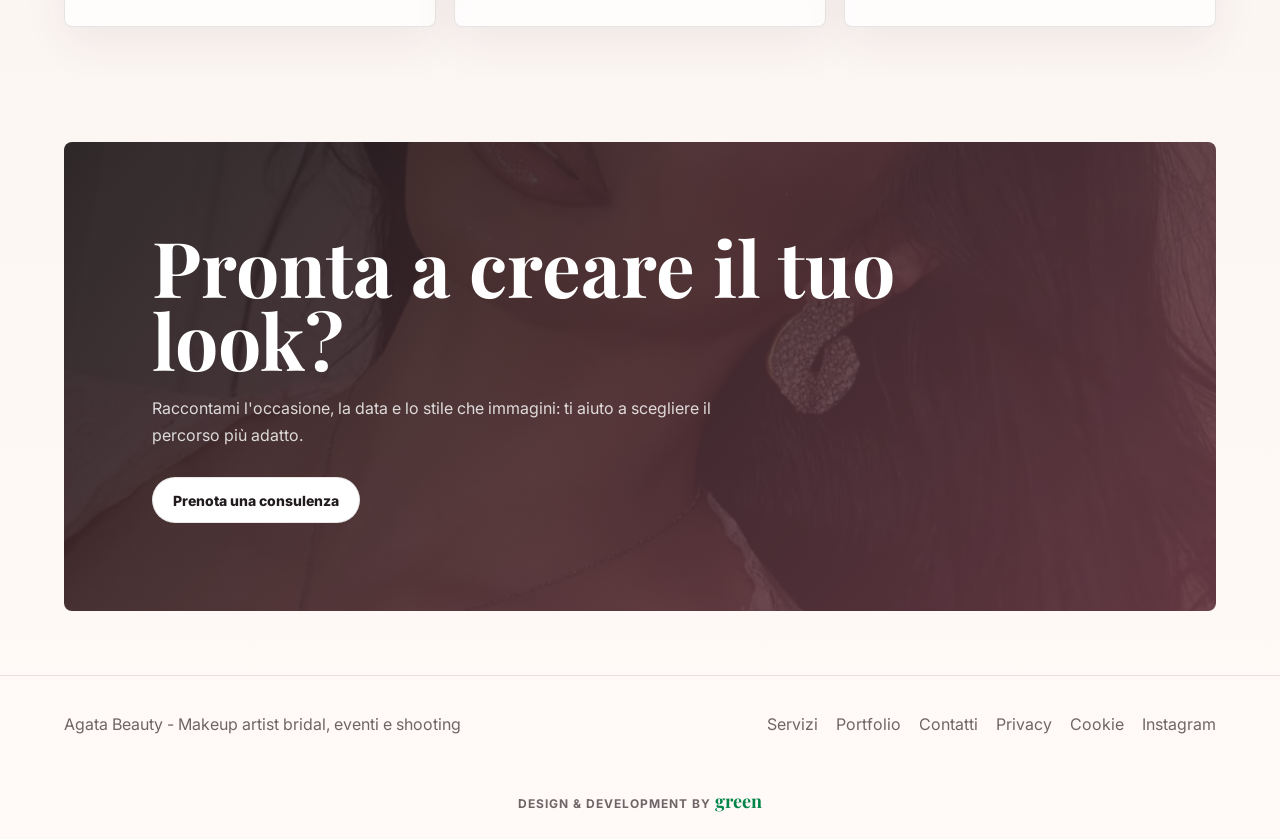
==== commit 0945d747: "Update footer designer credit" ====
--- a/index.html
+++ b/index.html
@@ -130,10 +130,7 @@
         <a href="https://www.instagram.com/agatamakeupbeauty/">Instagram</a>
       </div>
     </footer>
-    <section class="designer-credit" aria-label="Design e sviluppo">
-      <span>Design &amp; development by</span>
-      <img src="assets/green-designer-tag.png" alt="green"/>
-    </section>
+    <p class="designer-credit">Design &amp; development by <span>green</span></p>
   </div>
   <script src="script.js"></script>
 </body>
--- a/style.css
+++ b/style.css
@@ -452,25 +452,23 @@
 .footer a{text-decoration:none}
 
 .designer-credit{
-  display:flex;
-  align-items:center;
-  justify-content:center;
-  gap:16px;
-  padding:18px clamp(20px,5vw,72px);
-  color:#fff;
-  background:#008448;
+  padding:16px clamp(20px,5vw,72px) 24px;
+  color:var(--muted);
+  font-size:12px;
+  font-weight:700;
+  letter-spacing:.08em;
+  line-height:1.5;
+  text-align:center;
+  text-transform:uppercase;
 }
 
 .designer-credit span{
-  font-size:12px;
-  font-weight:800;
-  letter-spacing:.12em;
-  text-transform:uppercase;
-}
-
-.designer-credit img{
-  width:142px;
-  height:auto;
+  color:#008448;
+  font-family:"Playfair Display",Georgia,serif;
+  font-size:18px;
+  font-weight:700;
+  letter-spacing:0;
+  text-transform:none;
 }
 
 .reveal{
@@ -534,10 +532,5 @@
   .card-img img{height:340px}
   .footer{display:block}
   .footer-links{margin-top:16px}
-  .designer-credit{
-    flex-direction:column;
-    gap:8px;
-    text-align:center;
-  }
-  .designer-credit img{width:132px}
-}
+  .designer-credit{padding-bottom:22px}
+}
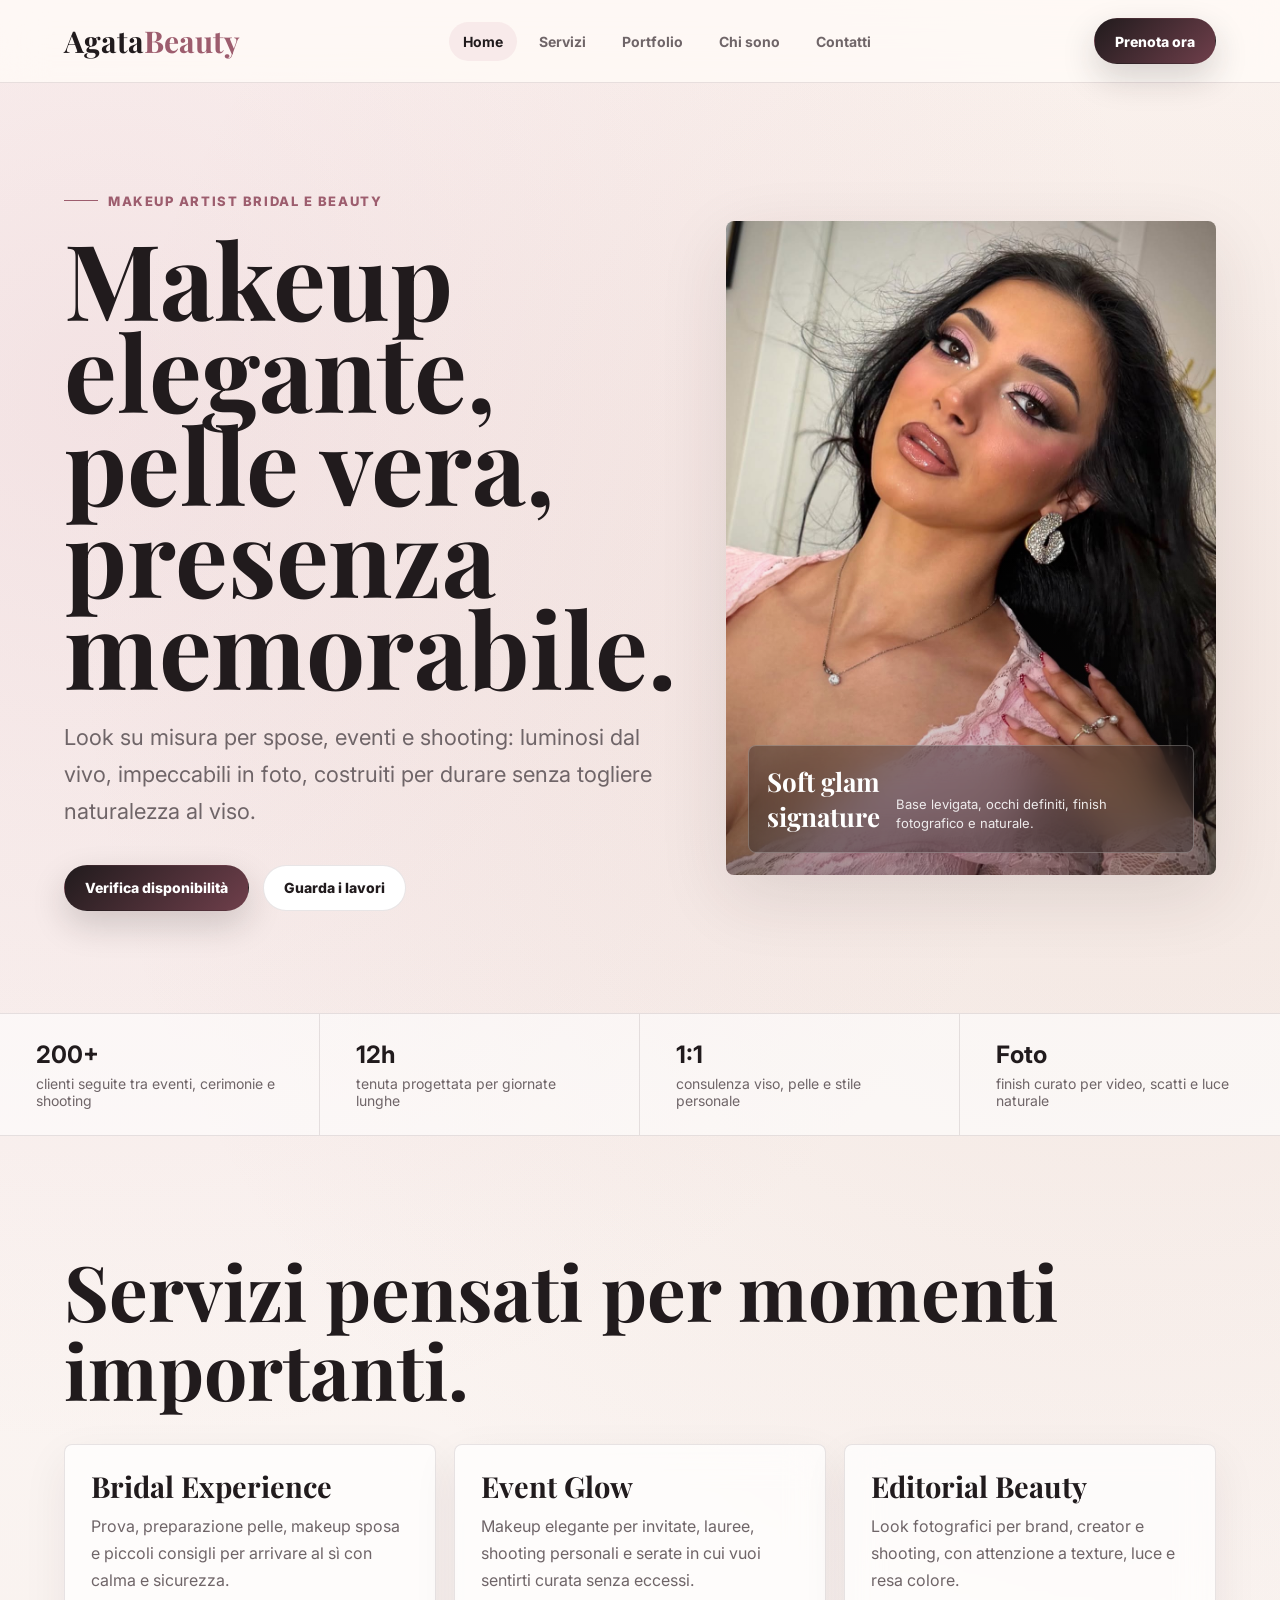
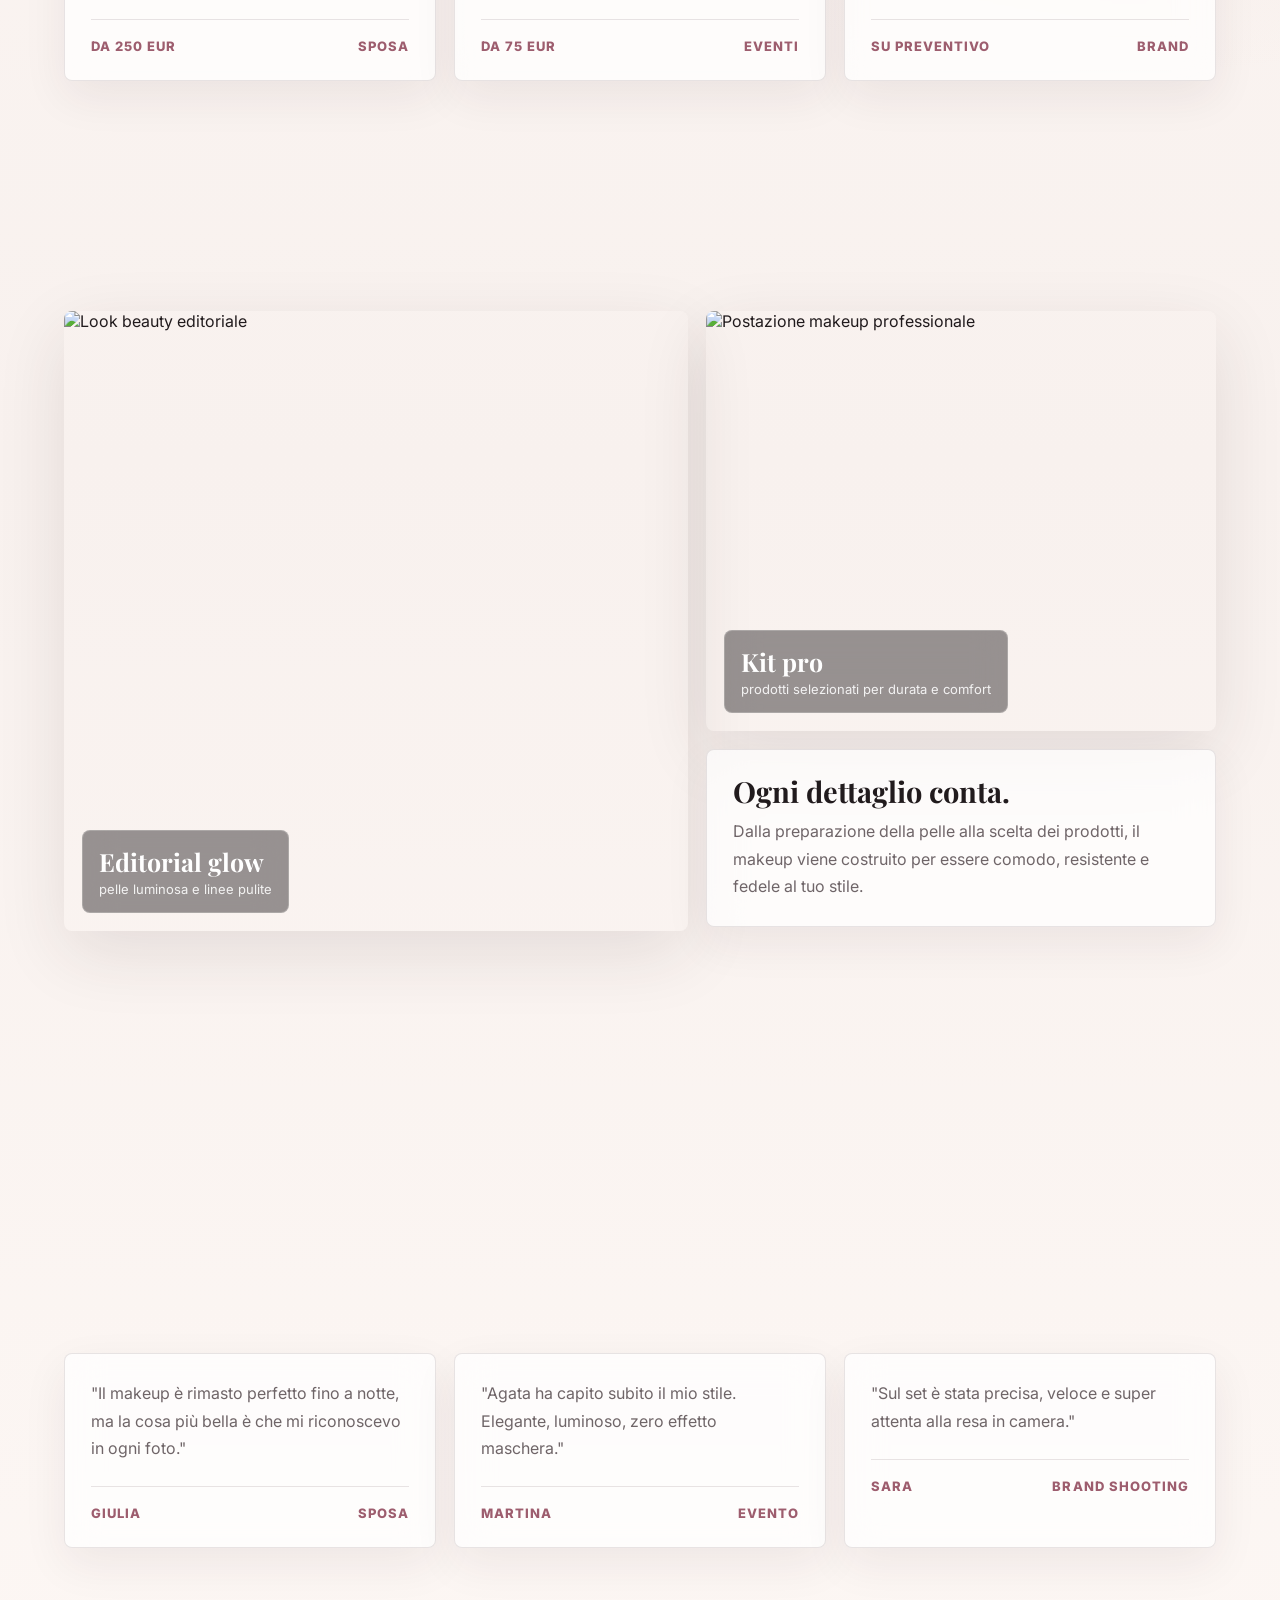
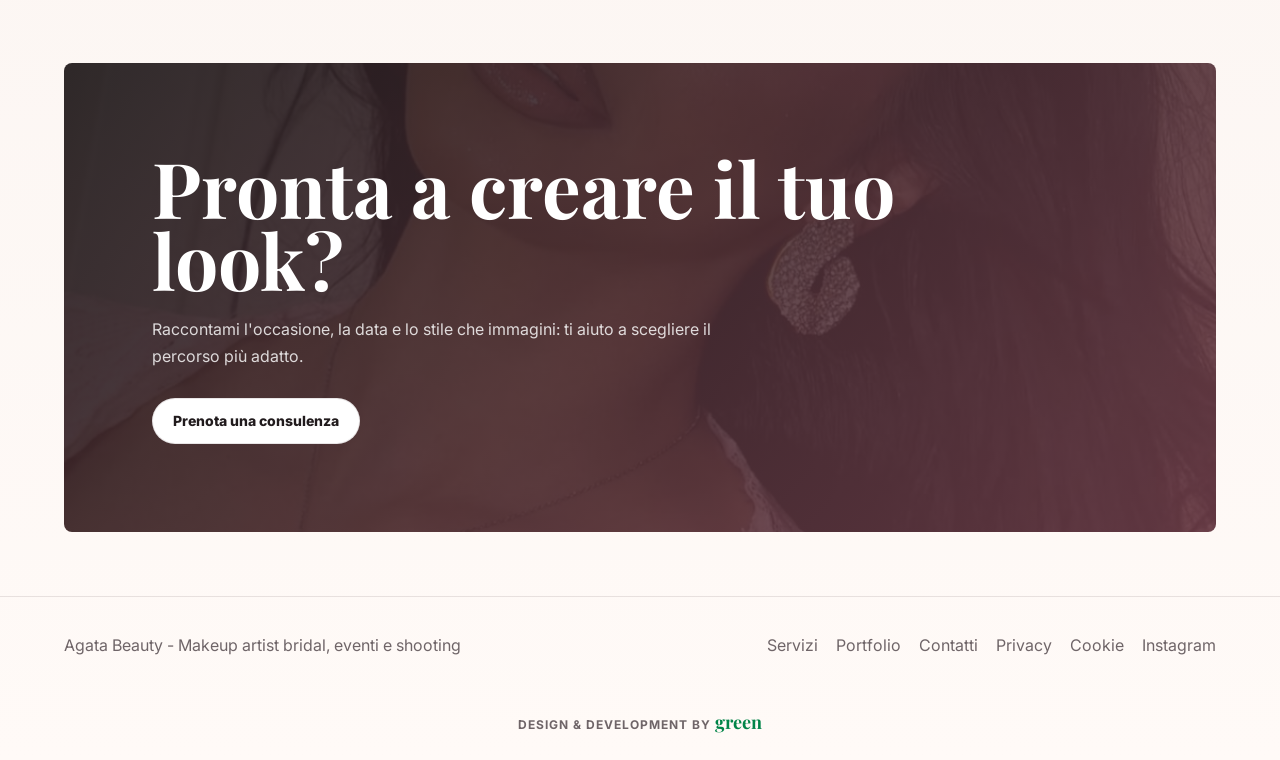
==== commit b0b6c57b: "Improve services and booking conversion pages" ====
--- a/index.html
+++ b/index.html
@@ -54,13 +54,12 @@
         <div class="trust-item"><strong>200+</strong><span>clienti seguite tra eventi, cerimonie e shooting</span></div>
         <div class="trust-item"><strong>12h</strong><span>tenuta progettata per giornate lunghe</span></div>
         <div class="trust-item"><strong>1:1</strong><span>consulenza viso, pelle e stile personale</span></div>
-        <div class="trust-item"><strong>HD</strong><span>finish curato per foto, video e luce naturale</span></div>
+        <div class="trust-item"><strong>Foto</strong><span>finish curato per video, scatti e luce naturale</span></div>
       </section>
 
       <section class="section">
         <div class="section-head reveal">
           <h2>Servizi pensati per momenti importanti.</h2>
-          <p>Ogni percorso parte da te: l'occasione, l'abito, la pelle, il tuo stile e il modo in cui vuoi sentirti quando ti guardi allo specchio.</p>
         </div>
         <div class="grid">
           <article class="card reveal">
@@ -103,7 +102,6 @@
       <section class="section">
         <div class="section-head reveal">
           <h2>Parole di chi si è già affidata a me.</h2>
-          <p>La parte più bella è vedere una cliente sentirsi pronta, tranquilla e pienamente a suo agio nel proprio look.</p>
         </div>
         <div class="grid">
           <article class="card reveal"><p>"Il makeup è rimasto perfetto fino a notte, ma la cosa più bella è che mi riconoscevo in ogni foto."</p><div class="service-meta"><span>Giulia</span><span>Sposa</span></div></article>
--- a/style.css
+++ b/style.css
@@ -260,6 +260,423 @@
 
 .page-hero p{margin-top:24px}
 
+.page-hero{
+  padding-bottom:clamp(44px,5vw,72px);
+}
+
+.page-hero-actions{
+  display:flex;
+  flex-wrap:wrap;
+  gap:14px;
+  margin-top:30px;
+}
+
+.services-hero{
+  display:grid;
+  grid-template-columns:minmax(0,1fr) minmax(300px,390px);
+  gap:clamp(24px,5vw,72px);
+  align-items:end;
+  padding:clamp(72px,9vw,128px) clamp(20px,5vw,72px) clamp(42px,5vw,72px);
+}
+
+.services-hero-copy{max-width:900px}
+
+.services-hero h1{
+  max-width:920px;
+  font-size:clamp(48px,7.2vw,96px);
+  line-height:.93;
+  letter-spacing:0;
+}
+
+.conversion-panel{
+  padding:28px;
+  border:1px solid var(--line);
+  border-radius:var(--radius);
+  background:linear-gradient(180deg,rgba(255,255,255,.86),rgba(255,250,247,.64));
+  box-shadow:var(--shadow);
+  backdrop-filter:blur(18px);
+}
+
+.conversion-panel strong{
+  display:block;
+  font-family:"Playfair Display",Georgia,serif;
+  font-size:30px;
+  line-height:1.05;
+}
+
+.conversion-panel p{
+  margin-top:12px;
+  color:var(--muted);
+  line-height:1.7;
+}
+
+.conversion-panel a{
+  display:inline-flex;
+  margin-top:20px;
+  color:var(--rose-dark);
+  font-size:14px;
+  font-weight:800;
+  text-decoration:none;
+}
+
+.service-picker{
+  position:sticky;
+  top:83px;
+  z-index:12;
+  display:grid;
+  grid-template-columns:repeat(3,1fr);
+  margin:0 clamp(20px,5vw,72px);
+  border:1px solid var(--line);
+  border-radius:var(--radius);
+  overflow:hidden;
+  background:rgba(255,250,247,.88);
+  box-shadow:0 18px 48px rgba(54,33,38,.08);
+  backdrop-filter:blur(18px);
+}
+
+.service-picker a{
+  padding:18px 20px;
+  text-decoration:none;
+  border-right:1px solid var(--line);
+}
+
+.service-picker a:last-child{border-right:0}
+.service-picker strong{display:block;font-size:16px}
+.service-picker span{display:block;margin-top:5px;color:var(--muted);font-size:13px;line-height:1.4}
+
+.services-showcase{
+  display:grid;
+  gap:20px;
+  scroll-margin-top:170px;
+}
+
+.service-offer{
+  display:grid;
+  grid-template-columns:minmax(0,1fr) minmax(220px,280px);
+  gap:28px;
+  align-items:end;
+  padding:30px;
+  border:1px solid var(--line);
+  border-radius:var(--radius);
+  background:rgba(255,255,255,.72);
+  box-shadow:0 16px 45px rgba(54,33,38,.07);
+  backdrop-filter:blur(18px);
+  scroll-margin-top:170px;
+}
+
+.service-offer-featured{
+  min-height:420px;
+  color:#fff;
+  background:
+    linear-gradient(135deg,rgba(33,27,29,.90),rgba(111,63,75,.78)),
+    url("assets/immagine_1.jpg") center 34%/cover;
+  box-shadow:var(--shadow);
+}
+
+.service-offer h2{
+  font-size:clamp(38px,5vw,70px);
+  line-height:.96;
+  letter-spacing:0;
+}
+
+.service-offer p{
+  max-width:620px;
+  margin-top:16px;
+  color:var(--muted);
+  font-size:17px;
+  line-height:1.7;
+}
+
+.service-offer-featured p,
+.service-offer-featured .feature-list li{
+  color:rgba(255,255,255,.84);
+}
+
+.service-offer-featured .eyebrow{color:#fff}
+
+.offer-action{
+  display:grid;
+  gap:10px;
+  align-content:end;
+  padding:22px;
+  border:1px solid var(--line);
+  border-radius:var(--radius);
+  background:rgba(255,255,255,.72);
+}
+
+.service-offer-featured .offer-action{
+  border-color:rgba(255,255,255,.22);
+  background:rgba(255,255,255,.14);
+  backdrop-filter:blur(18px);
+}
+
+.offer-action strong{
+  display:block;
+  font-family:"Playfair Display",Georgia,serif;
+  font-size:32px;
+  line-height:1;
+}
+
+.offer-action span{
+  color:var(--muted);
+  line-height:1.5;
+}
+
+.service-offer-featured .offer-action span{color:rgba(255,255,255,.78)}
+.offer-action .btn{margin-top:8px}
+
+.services-grid{
+  display:grid;
+  grid-template-columns:repeat(2,1fr);
+  gap:20px;
+}
+
+.services-grid .service-offer{
+  grid-template-columns:1fr;
+  min-height:100%;
+}
+
+.services-flow{padding-top:0}
+
+.flow-grid{
+  display:grid;
+  grid-template-columns:repeat(3,1fr);
+  gap:18px;
+}
+
+.flow-grid .card span{
+  display:block;
+  margin-bottom:22px;
+  color:var(--rose-dark);
+  font-size:13px;
+  font-weight:800;
+  letter-spacing:.12em;
+}
+
+.services-final-cta{
+  display:flex;
+  justify-content:space-between;
+  align-items:end;
+  gap:28px;
+  margin:0 clamp(20px,5vw,72px) clamp(20px,5vw,72px);
+  padding:clamp(42px,7vw,76px);
+  color:#fff;
+  border-radius:var(--radius);
+  background:linear-gradient(135deg,rgba(33,27,29,.94),rgba(111,63,75,.88));
+  box-shadow:var(--shadow);
+}
+
+.services-final-cta h2{
+  max-width:780px;
+  font-size:clamp(40px,5.8vw,78px);
+  line-height:.95;
+}
+
+.services-final-cta .eyebrow{color:#fff}
+
+.booking-hero{
+  display:grid;
+  grid-template-columns:minmax(0,1fr) minmax(300px,410px);
+  gap:clamp(24px,5vw,72px);
+  align-items:end;
+  padding:clamp(62px,8vw,108px) clamp(20px,5vw,72px) clamp(34px,5vw,58px);
+}
+
+.booking-hero-copy{max-width:900px}
+
+.booking-hero h1{
+  max-width:940px;
+  font-size:clamp(48px,7.4vw,98px);
+  line-height:.93;
+  letter-spacing:0;
+}
+
+.booking-hero-card{
+  padding:28px;
+  border:1px solid var(--line);
+  border-radius:var(--radius);
+  background:
+    linear-gradient(180deg,rgba(255,255,255,.88),rgba(255,250,247,.68)),
+    url("assets/immagine_1.jpg") center 34%/cover;
+  background-blend-mode:screen;
+  box-shadow:var(--shadow);
+  backdrop-filter:blur(18px);
+}
+
+.booking-hero-card strong{
+  display:block;
+  font-family:"Playfair Display",Georgia,serif;
+  font-size:32px;
+  line-height:1.05;
+}
+
+.booking-hero-card p{
+  margin-top:12px;
+  color:var(--muted);
+  line-height:1.7;
+}
+
+.booking-mini-stats{
+  display:grid;
+  grid-template-columns:repeat(2,1fr);
+  gap:10px;
+  margin-top:24px;
+}
+
+.booking-mini-stats span{
+  padding:14px;
+  border:1px solid var(--line);
+  border-radius:var(--radius);
+  background:rgba(255,255,255,.72);
+  color:var(--muted);
+  font-size:13px;
+  line-height:1.4;
+}
+
+.booking-mini-stats b{
+  display:block;
+  color:var(--ink);
+  font-size:20px;
+}
+
+.booking-steps{
+  display:grid;
+  grid-template-columns:repeat(3,1fr);
+  margin:0 clamp(20px,5vw,72px);
+  border:1px solid var(--line);
+  border-radius:var(--radius);
+  overflow:hidden;
+  background:rgba(255,255,255,.68);
+  box-shadow:0 18px 48px rgba(54,33,38,.08);
+  backdrop-filter:blur(18px);
+}
+
+.booking-steps article{
+  padding:22px;
+  border-right:1px solid var(--line);
+}
+
+.booking-steps article:last-child{border-right:0}
+
+.booking-steps span{
+  display:block;
+  margin-bottom:18px;
+  color:var(--rose-dark);
+  font-size:12px;
+  font-weight:800;
+  letter-spacing:.12em;
+}
+
+.booking-steps strong{
+  display:block;
+  font-family:"Playfair Display",Georgia,serif;
+  font-size:28px;
+  line-height:1.05;
+}
+
+.booking-steps p{
+  margin-top:8px;
+  color:var(--muted);
+  line-height:1.55;
+}
+
+.booking-panel-rich{
+  grid-template-columns:minmax(320px,.43fr) minmax(0,.57fr);
+  gap:24px;
+}
+
+.booking-checklist{
+  min-height:360px;
+  padding:30px;
+  border:1px solid var(--line);
+  border-radius:var(--radius);
+  color:#fff;
+  background:
+    linear-gradient(135deg,rgba(33,27,29,.92),rgba(111,63,75,.82)),
+    url("assets/immagine_1.jpg") center 36%/cover;
+  box-shadow:var(--shadow);
+}
+
+.booking-checklist .eyebrow{color:#fff}
+
+.booking-checklist h2{
+  max-width:560px;
+  font-size:clamp(34px,4.5vw,58px);
+  line-height:.98;
+  letter-spacing:0;
+}
+
+.booking-checklist .feature-list li{
+  color:rgba(255,255,255,.86);
+}
+
+.booking-side-grid{
+  display:grid;
+  grid-template-columns:repeat(2,1fr);
+  gap:18px;
+}
+
+.booking-side-grid .card h3{
+  font-size:27px;
+}
+
+.booking-contact-strip{
+  display:flex;
+  justify-content:space-between;
+  align-items:center;
+  gap:18px;
+  padding:20px 22px;
+  border:1px solid var(--line);
+  border-radius:var(--radius);
+  background:rgba(255,255,255,.62);
+  box-shadow:0 16px 45px rgba(54,33,38,.06);
+}
+
+.booking-contact-strip strong{
+  font-family:"Playfair Display",Georgia,serif;
+  font-size:24px;
+}
+
+.booking-contact-strip a{
+  color:var(--rose-dark);
+  font-size:14px;
+  font-weight:800;
+  text-decoration:none;
+  white-space:nowrap;
+}
+
+.booking-assurance{padding-top:0}
+
+.booking-final{
+  display:flex;
+  justify-content:space-between;
+  align-items:end;
+  gap:28px;
+  margin:0 clamp(20px,5vw,72px) clamp(20px,5vw,72px);
+  padding:clamp(42px,7vw,76px);
+  color:#fff;
+  border-radius:var(--radius);
+  background:
+    linear-gradient(135deg,rgba(33,27,29,.94),rgba(111,63,75,.86)),
+    url("assets/immagine_1.jpg") center 42%/cover;
+  box-shadow:var(--shadow);
+}
+
+.booking-final h2{
+  max-width:760px;
+  font-size:clamp(40px,5.8vw,78px);
+  line-height:.95;
+}
+
+.booking-final p{
+  max-width:620px;
+  margin-top:18px;
+  color:rgba(255,255,255,.82);
+  line-height:1.7;
+}
+
+.booking-final .eyebrow{color:#fff}
+
 .grid{
   display:grid;
   grid-template-columns:repeat(3,1fr);
@@ -371,11 +788,38 @@
 
 .booking-panel{
   display:grid;
-  grid-template-columns:.42fr .58fr;
+  grid-template-columns:minmax(300px,.39fr) minmax(0,.61fr);
+  gap:20px;
+  align-items:start;
+  padding-top:0;
+  scroll-margin-top:100px;
+}
+
+.booking-info{
+  display:grid;
   gap:18px;
 }
 
+.booking-note{
+  background:rgba(255,255,255,.58);
+}
+
+.booking-note h3{
+  font-size:25px;
+}
+
+.booking-note a{
+  display:inline-flex;
+  margin-top:18px;
+  color:var(--rose-dark);
+  font-size:14px;
+  font-weight:800;
+  text-decoration:none;
+}
+
 .calendly-box{
+  position:relative;
+  min-height:720px;
   overflow:hidden;
   border:1px solid var(--line);
   border-radius:var(--radius);
@@ -383,7 +827,49 @@
   box-shadow:var(--shadow);
 }
 
-.calendly-inline-widget{min-width:320px;height:760px}
+.calendly-fallback{
+  position:absolute;
+  inset:0;
+  z-index:1;
+  display:flex;
+  flex-direction:column;
+  align-items:center;
+  justify-content:center;
+  gap:10px;
+  padding:28px;
+  color:var(--muted);
+  text-align:center;
+}
+
+.calendly-fallback strong{
+  color:var(--ink);
+  font-family:"Playfair Display",Georgia,serif;
+  font-size:30px;
+  line-height:1.05;
+}
+
+.calendly-fallback span{
+  max-width:360px;
+  line-height:1.6;
+}
+
+.calendly-fallback a{
+  margin-top:8px;
+  color:var(--rose-dark);
+  font-weight:800;
+  text-decoration:none;
+}
+
+.calendly-box.calendly-loaded .calendly-fallback{
+  display:none;
+}
+
+.calendly-inline-widget{
+  position:relative;
+  z-index:2;
+  min-width:320px;
+  height:720px;
+}
 
 .contact-grid{
   display:grid;
@@ -481,10 +967,20 @@
 
 @media(max-width:980px){
   .hero,
+  .services-hero,
+  .booking-hero,
   .split,
   .booking-panel,
   .contact-grid,
   .portfolio-grid{grid-template-columns:1fr}
+
+  .service-offer,
+  .services-grid,
+  .flow-grid,
+  .booking-steps,
+  .booking-side-grid{grid-template-columns:1fr}
+
+  .service-picker{top:73px}
 
   .hero-visual,
   .hero-visual img,
@@ -518,6 +1014,35 @@
   .nav.open .nav-links{display:flex}
   .nav-links a{padding:14px 16px}
   .nav-actions .btn{display:none}
+  .page-hero-actions .btn{width:100%}
+  .services-hero{padding-top:54px}
+  .services-hero .btn,
+  .services-final-cta .btn{width:100%}
+  .service-picker{
+    position:relative;
+    top:auto;
+    grid-template-columns:1fr;
+  }
+  .service-picker a{
+    border-right:0;
+    border-bottom:1px solid var(--line);
+  }
+  .service-picker a:last-child{border-bottom:0}
+  .services-final-cta{
+    display:grid;
+    align-items:start;
+  }
+  .booking-hero{padding-top:54px}
+  .booking-steps article{
+    border-right:0;
+    border-bottom:1px solid var(--line);
+  }
+  .booking-steps article:last-child{border-bottom:0}
+  .booking-final{
+    display:grid;
+    align-items:start;
+  }
+  .booking-final .btn{width:100%}
   .hero{min-height:auto;padding-top:54px}
   .hero-actions .btn{width:100%}
   .hero-visual,
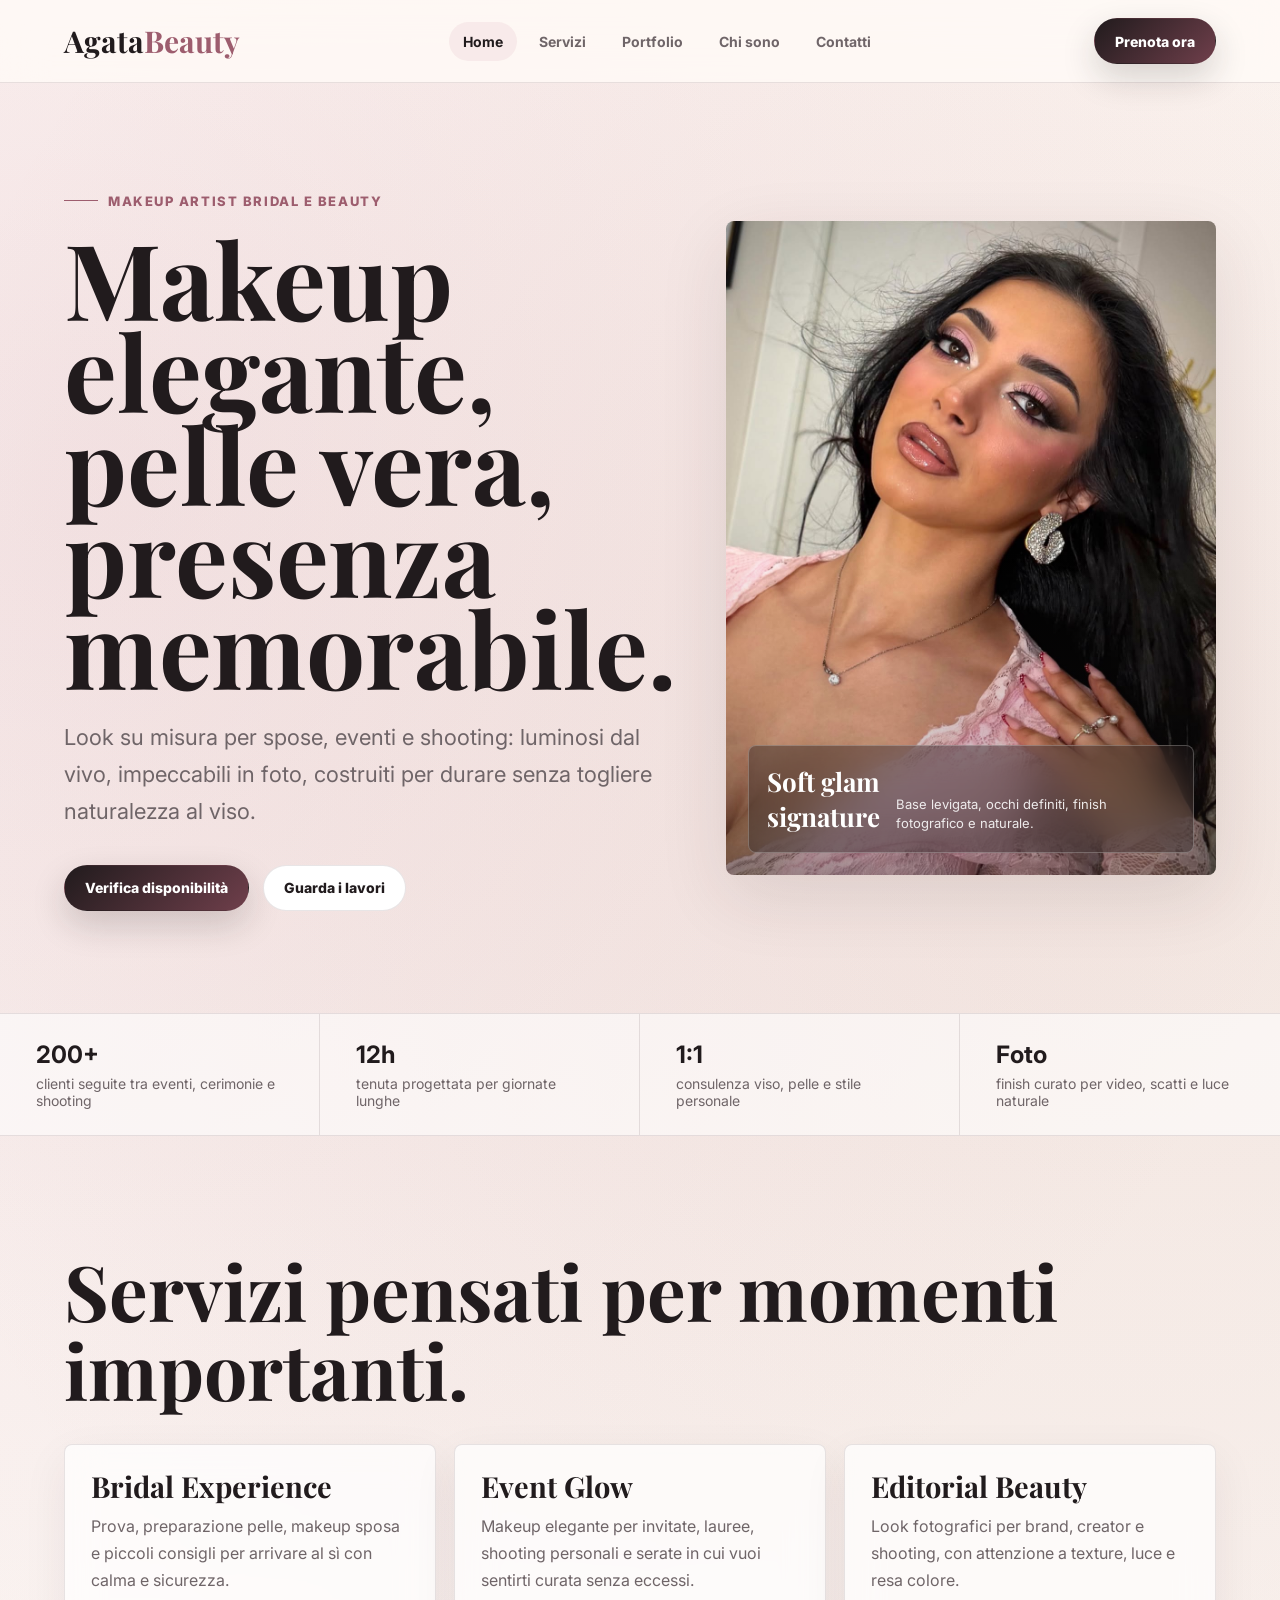
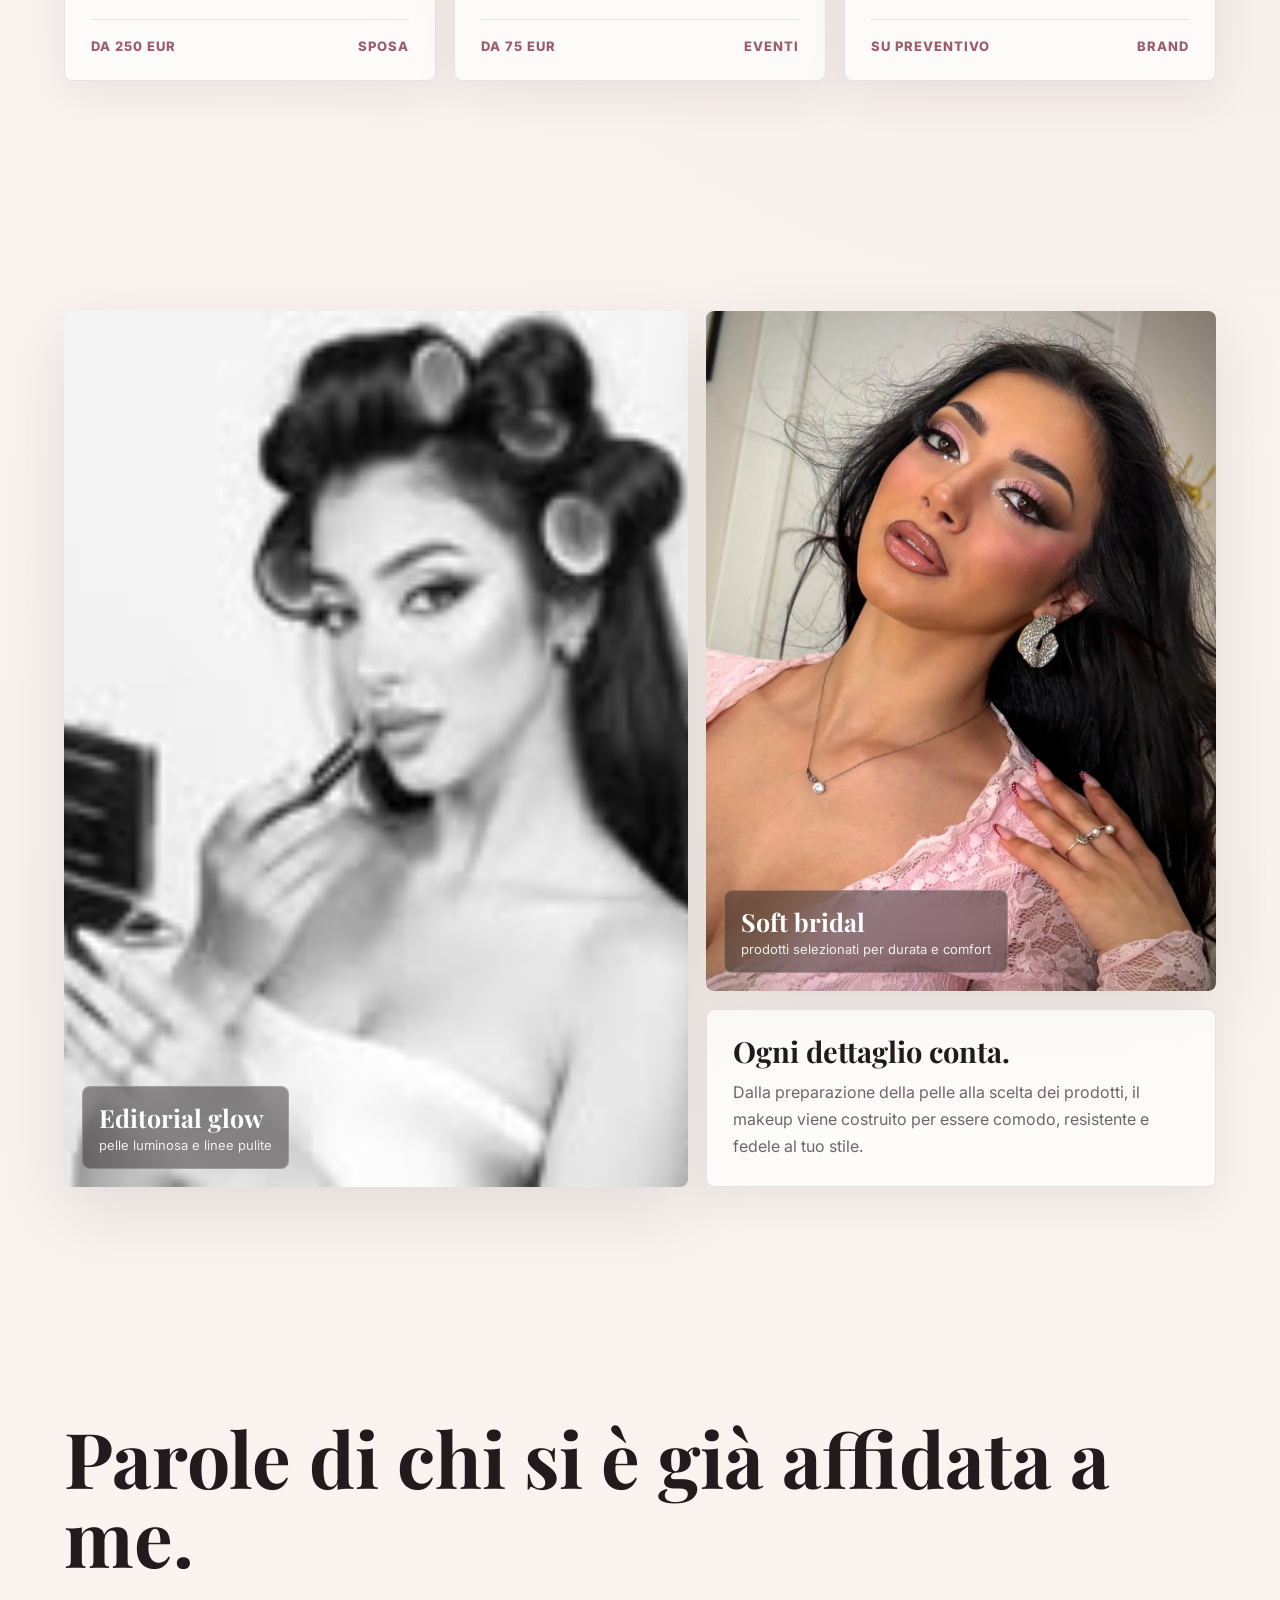
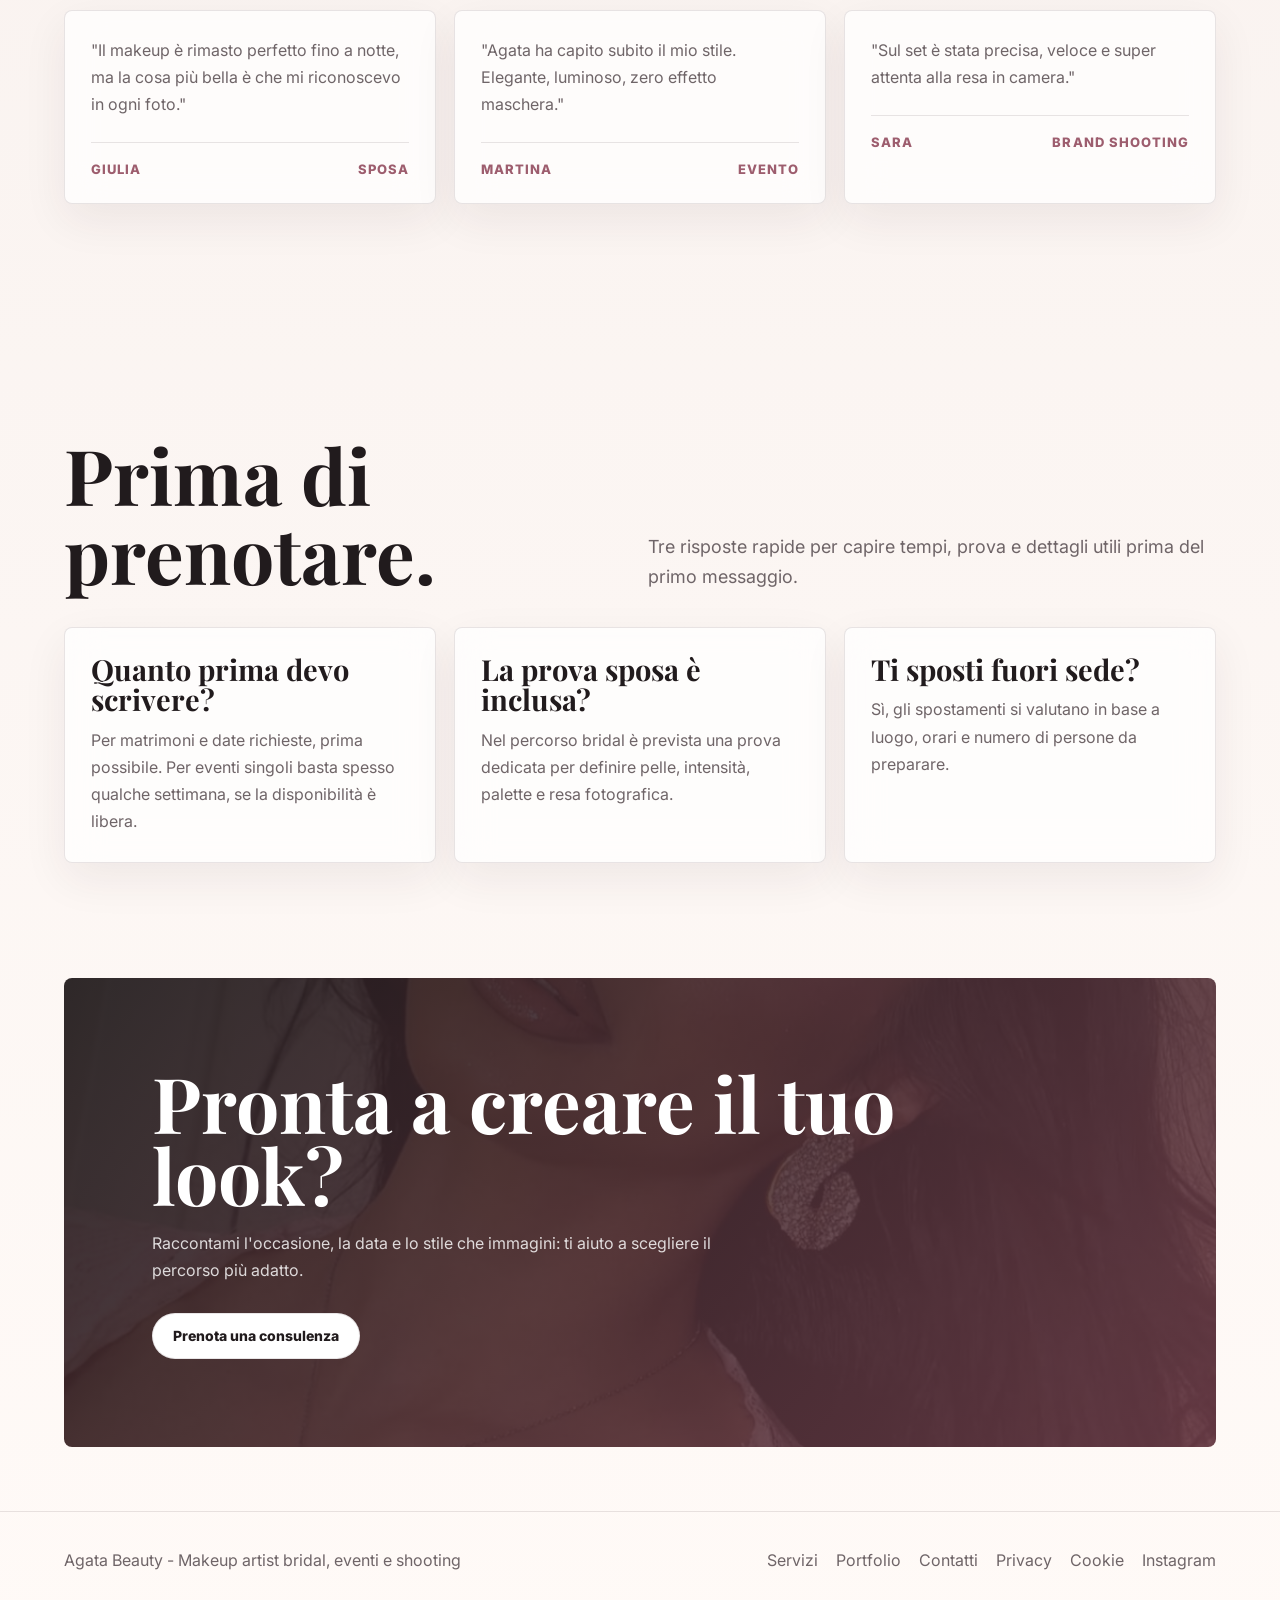
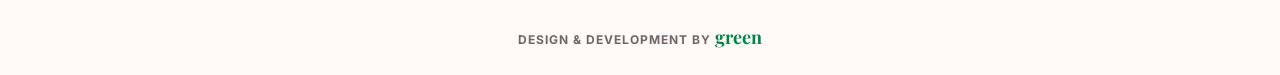
==== commit a9ca5eb8: "Improve site trust and accessibility" ====
--- a/index.html
+++ b/index.html
@@ -5,10 +5,30 @@
   <meta name="viewport" content="width=device-width, initial-scale=1.0"/>
   <meta name="description" content="Agata Beauty, makeup artist specializzata in bridal, eventi e soft glam naturale."/>
   <meta property="og:type" content="website"/>
+  <meta property="og:locale" content="it_IT"/>
   <meta property="og:title" content="Agata Beauty | Makeup Artist Bridal e Soft Glam"/>
   <meta property="og:description" content="Makeup su misura per spose, eventi e shooting: luminosi dal vivo, impeccabili in foto e costruiti per durare."/>
   <meta property="og:image" content="assets/immagine_1.jpg"/>
   <meta name="twitter:card" content="summary_large_image"/>
+  <script type="application/ld+json">
+  {
+    "@context": "https://schema.org",
+    "@type": "BeautySalon",
+    "name": "Agata Beauty",
+    "description": "Makeup artist specializzata in bridal, eventi, shooting e soft glam naturale.",
+    "image": "assets/immagine_1.jpg",
+    "email": "agatabeauty06@gmail.com",
+    "sameAs": [
+      "https://www.instagram.com/agatamakeupbeauty/",
+      "https://www.tiktok.com/@agata_makeup1"
+    ],
+    "makesOffer": [
+      {"@type": "Offer", "name": "Bridal Experience"},
+      {"@type": "Offer", "name": "Event Glow"},
+      {"@type": "Offer", "name": "Editorial Beauty"}
+    ]
+  }
+  </script>
   <title>Agata Beauty | Makeup Artist Bridal e Soft Glam</title>
   <link rel="icon" href="favicon.svg" type="image/svg+xml"/>
   <link rel="stylesheet" href="style.css"/>
@@ -18,7 +38,7 @@
     <header class="nav">
       <a class="logo" href="index.html">Agata<span>Beauty</span></a>
       <nav class="nav-links" aria-label="Navigazione principale">
-        <a href="index.html" class="active">Home</a>
+        <a href="index.html" class="active" aria-current="page">Home</a>
         <a href="servizi.html">Servizi</a>
         <a href="portfolio.html">Portfolio</a>
         <a href="chi-sono.html">Chi sono</a>
@@ -26,7 +46,7 @@
       </nav>
       <div class="nav-actions">
         <a href="prenota.html" class="btn btn-primary">Prenota ora</a>
-        <button class="menu-toggle" type="button" aria-label="Apri menu" aria-expanded="false">+</button>
+        <button class="menu-toggle" type="button" aria-label="Apri menu" aria-expanded="false"><span></span><span></span></button>
       </div>
     </header>
 
@@ -83,13 +103,13 @@
       <section class="section">
         <div class="portfolio-grid">
           <article class="portfolio-tile tall reveal">
-            <img src="https://images.unsplash.com/photo-1522335789203-aabd1fc54bc9?auto=format&fit=crop&w=1200&q=85" alt="Look beauty editoriale"/>
+            <img src="assets/portrait-editorial.jpg" alt="Dettaglio di makeup editoriale realizzato da Agata Beauty"/>
             <div class="tile-caption"><strong>Editorial glow</strong><span>pelle luminosa e linee pulite</span></div>
           </article>
           <div>
             <article class="portfolio-tile reveal">
-              <img src="https://images.unsplash.com/photo-1487412912498-0447578fcca8?auto=format&fit=crop&w=1000&q=85" alt="Postazione makeup professionale"/>
-              <div class="tile-caption"><strong>Kit pro</strong><span>prodotti selezionati per durata e comfort</span></div>
+              <img src="assets/immagine_1.jpg" alt="Makeup soft glam luminoso realizzato da Agata Beauty"/>
+              <div class="tile-caption"><strong>Soft bridal</strong><span>prodotti selezionati per durata e comfort</span></div>
             </article>
             <article class="card reveal stack-gap">
               <h3>Ogni dettaglio conta.</h3>
@@ -107,6 +127,18 @@
           <article class="card reveal"><p>"Il makeup è rimasto perfetto fino a notte, ma la cosa più bella è che mi riconoscevo in ogni foto."</p><div class="service-meta"><span>Giulia</span><span>Sposa</span></div></article>
           <article class="card reveal"><p>"Agata ha capito subito il mio stile. Elegante, luminoso, zero effetto maschera."</p><div class="service-meta"><span>Martina</span><span>Evento</span></div></article>
           <article class="card reveal"><p>"Sul set è stata precisa, veloce e super attenta alla resa in camera."</p><div class="service-meta"><span>Sara</span><span>Brand shooting</span></div></article>
+        </div>
+      </section>
+
+      <section class="section">
+        <div class="section-head reveal">
+          <h2>Prima di prenotare.</h2>
+          <p>Tre risposte rapide per capire tempi, prova e dettagli utili prima del primo messaggio.</p>
+        </div>
+        <div class="grid faq-grid">
+          <article class="card reveal"><h3>Quanto prima devo scrivere?</h3><p>Per matrimoni e date richieste, prima possibile. Per eventi singoli basta spesso qualche settimana, se la disponibilità è libera.</p></article>
+          <article class="card reveal"><h3>La prova sposa è inclusa?</h3><p>Nel percorso bridal è prevista una prova dedicata per definire pelle, intensità, palette e resa fotografica.</p></article>
+          <article class="card reveal"><h3>Ti sposti fuori sede?</h3><p>Sì, gli spostamenti si valutano in base a luogo, orari e numero di persone da preparare.</p></article>
         </div>
       </section>
 
--- a/style.css
+++ b/style.css
@@ -87,14 +87,35 @@
 
 .menu-toggle{
   display:none;
+  flex-direction:column;
+  align-items:center;
+  justify-content:center;
   width:44px;
   height:44px;
   border:1px solid var(--line);
   border-radius:999px;
   background:#fff;
   color:var(--ink);
-  font-size:22px;
   cursor:pointer;
+}
+
+.menu-toggle span{
+  display:block;
+  width:18px;
+  height:2px;
+  background:currentColor;
+  border-radius:999px;
+  transition:transform .25s ease;
+}
+
+.menu-toggle span + span{margin-top:5px}
+
+.nav.open .menu-toggle span:first-child{
+  transform:translateY(3.5px) rotate(45deg);
+}
+
+.nav.open .menu-toggle span:last-child{
+  transform:translateY(-3.5px) rotate(-45deg);
 }
 
 .btn{
@@ -786,6 +807,85 @@
   line-height:1.7;
 }
 
+.social-proof-section{
+  padding-top:0;
+}
+
+.social-proof-section .section-head{
+  align-items:center;
+}
+
+.social-proof-portrait{
+  width:clamp(120px,15vw,190px);
+  aspect-ratio:1;
+  overflow:hidden;
+  border:1px solid var(--line);
+  border-radius:var(--radius);
+  box-shadow:var(--shadow);
+}
+
+.social-proof-portrait img{
+  width:100%;
+  height:100%;
+  object-fit:cover;
+}
+
+.social-proof-grid{
+  display:grid;
+  grid-template-columns:repeat(2,1fr);
+  gap:18px;
+}
+
+.social-proof-card{
+  display:grid;
+  min-height:260px;
+  align-content:end;
+  padding:28px;
+  border:1px solid var(--line);
+  border-radius:var(--radius);
+  text-decoration:none;
+  background:
+    linear-gradient(135deg,rgba(255,255,255,.86),rgba(255,250,247,.62)),
+    radial-gradient(circle at 16% 18%,rgba(200,137,154,.18),transparent 34%);
+  box-shadow:0 16px 45px rgba(54,33,38,.07);
+  backdrop-filter:blur(18px);
+}
+
+.social-proof-card span{
+  color:var(--rose-dark);
+  font-size:13px;
+  font-weight:800;
+  letter-spacing:.12em;
+  text-transform:uppercase;
+}
+
+.social-proof-card em{
+  margin-top:18px;
+  color:var(--ink);
+  font-style:normal;
+  font-weight:800;
+}
+
+.social-proof-card em b{
+  font-family:"Playfair Display",Georgia,serif;
+  font-size:clamp(48px,6vw,82px);
+  line-height:.9;
+}
+
+.social-proof-card strong{
+  margin-top:18px;
+  font-family:"Playfair Display",Georgia,serif;
+  font-size:clamp(30px,3.4vw,48px);
+  line-height:.98;
+}
+
+.social-proof-card p{
+  max-width:520px;
+  margin-top:18px;
+  color:var(--muted);
+  line-height:1.7;
+}
+
 .booking-panel{
   display:grid;
   grid-template-columns:minmax(300px,.39fr) minmax(0,.61fr);
@@ -965,6 +1065,21 @@
 
 .reveal.active{opacity:1;transform:translateY(0)}
 
+@media(prefers-reduced-motion:reduce){
+  html{scroll-behavior:auto}
+  *,
+  *::before,
+  *::after{
+    transition-duration:.01ms !important;
+    animation-duration:.01ms !important;
+    animation-iteration-count:1 !important;
+  }
+  .reveal{
+    opacity:1;
+    transform:none;
+  }
+}
+
 @media(max-width:980px){
   .hero,
   .services-hero,
@@ -978,6 +1093,7 @@
   .services-grid,
   .flow-grid,
   .booking-steps,
+  .social-proof-grid,
   .booking-side-grid{grid-template-columns:1fr}
 
   .service-picker{top:73px}
@@ -996,7 +1112,7 @@
 @media(max-width:760px){
   .nav{padding:14px 18px}
   .logo{font-size:26px}
-  .menu-toggle{display:inline-flex;align-items:center;justify-content:center}
+  .menu-toggle{display:inline-flex}
   .nav-links{
     position:absolute;
     top:73px;
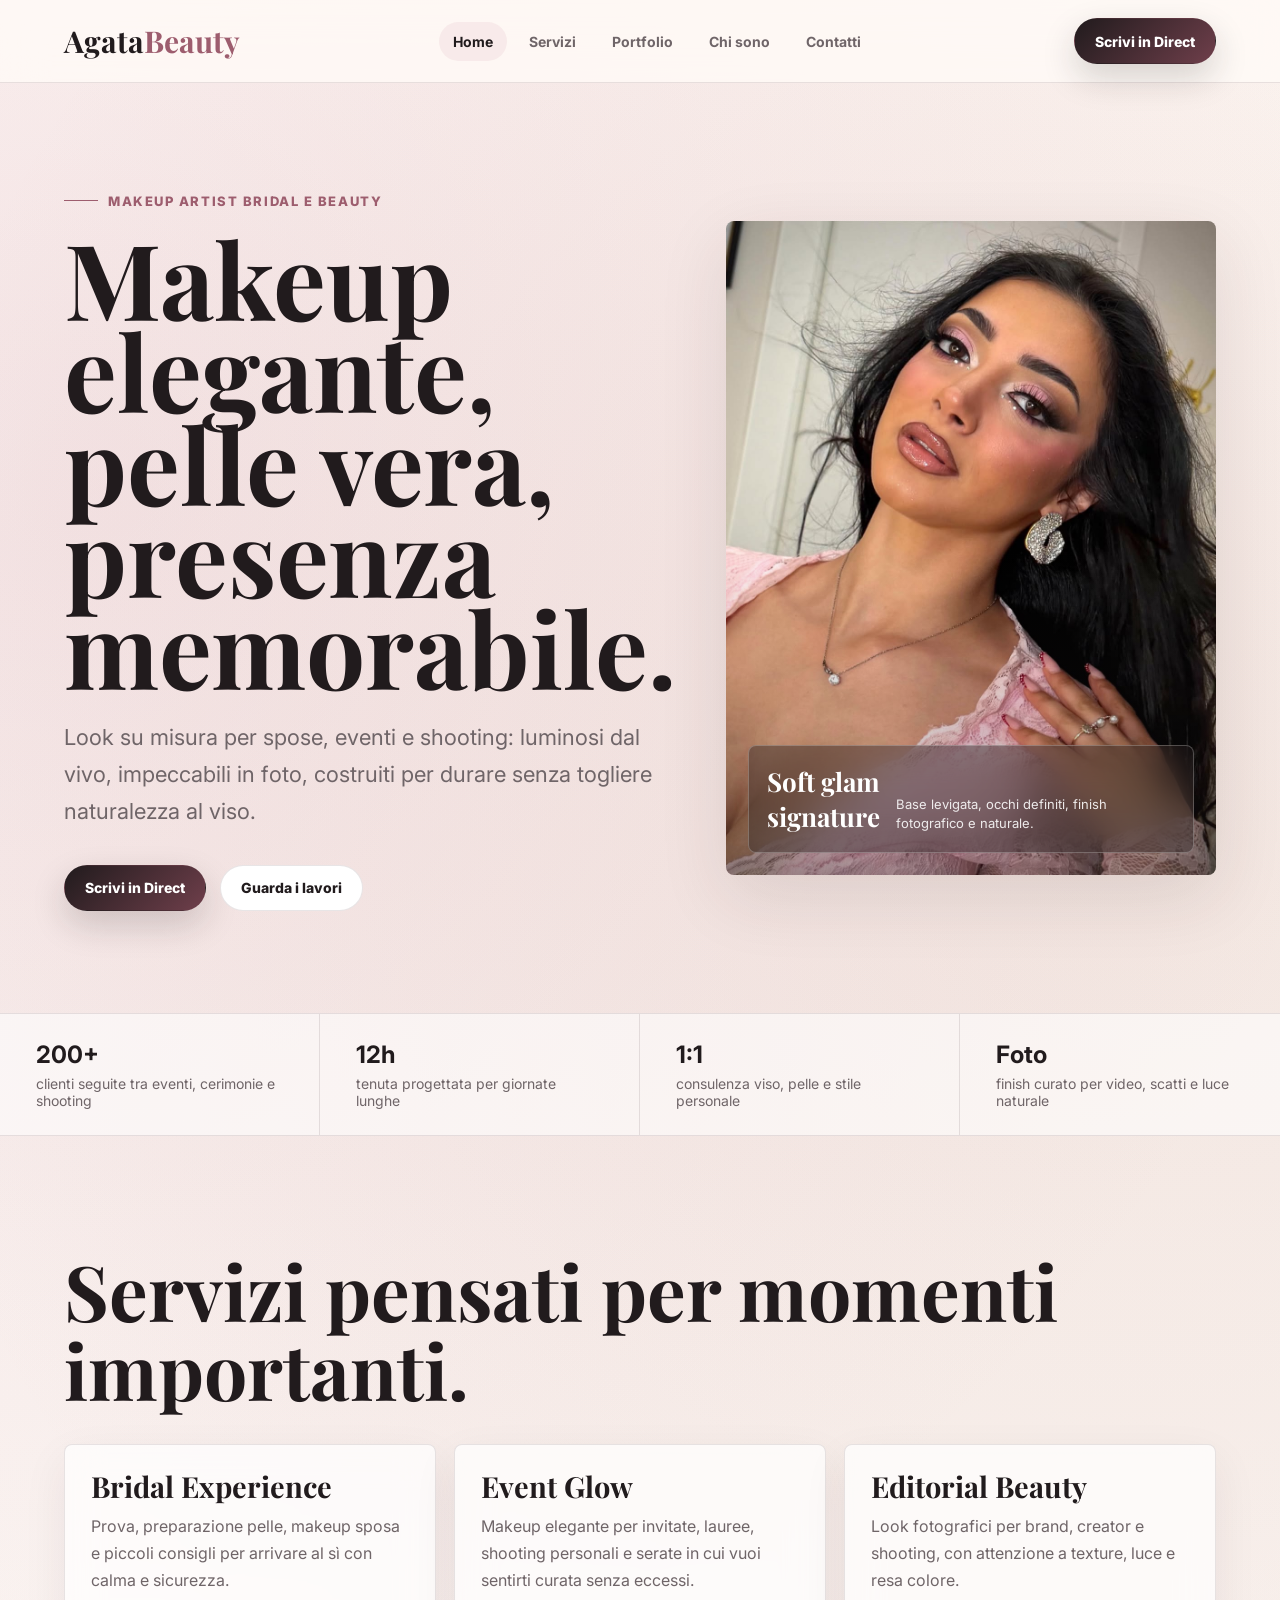
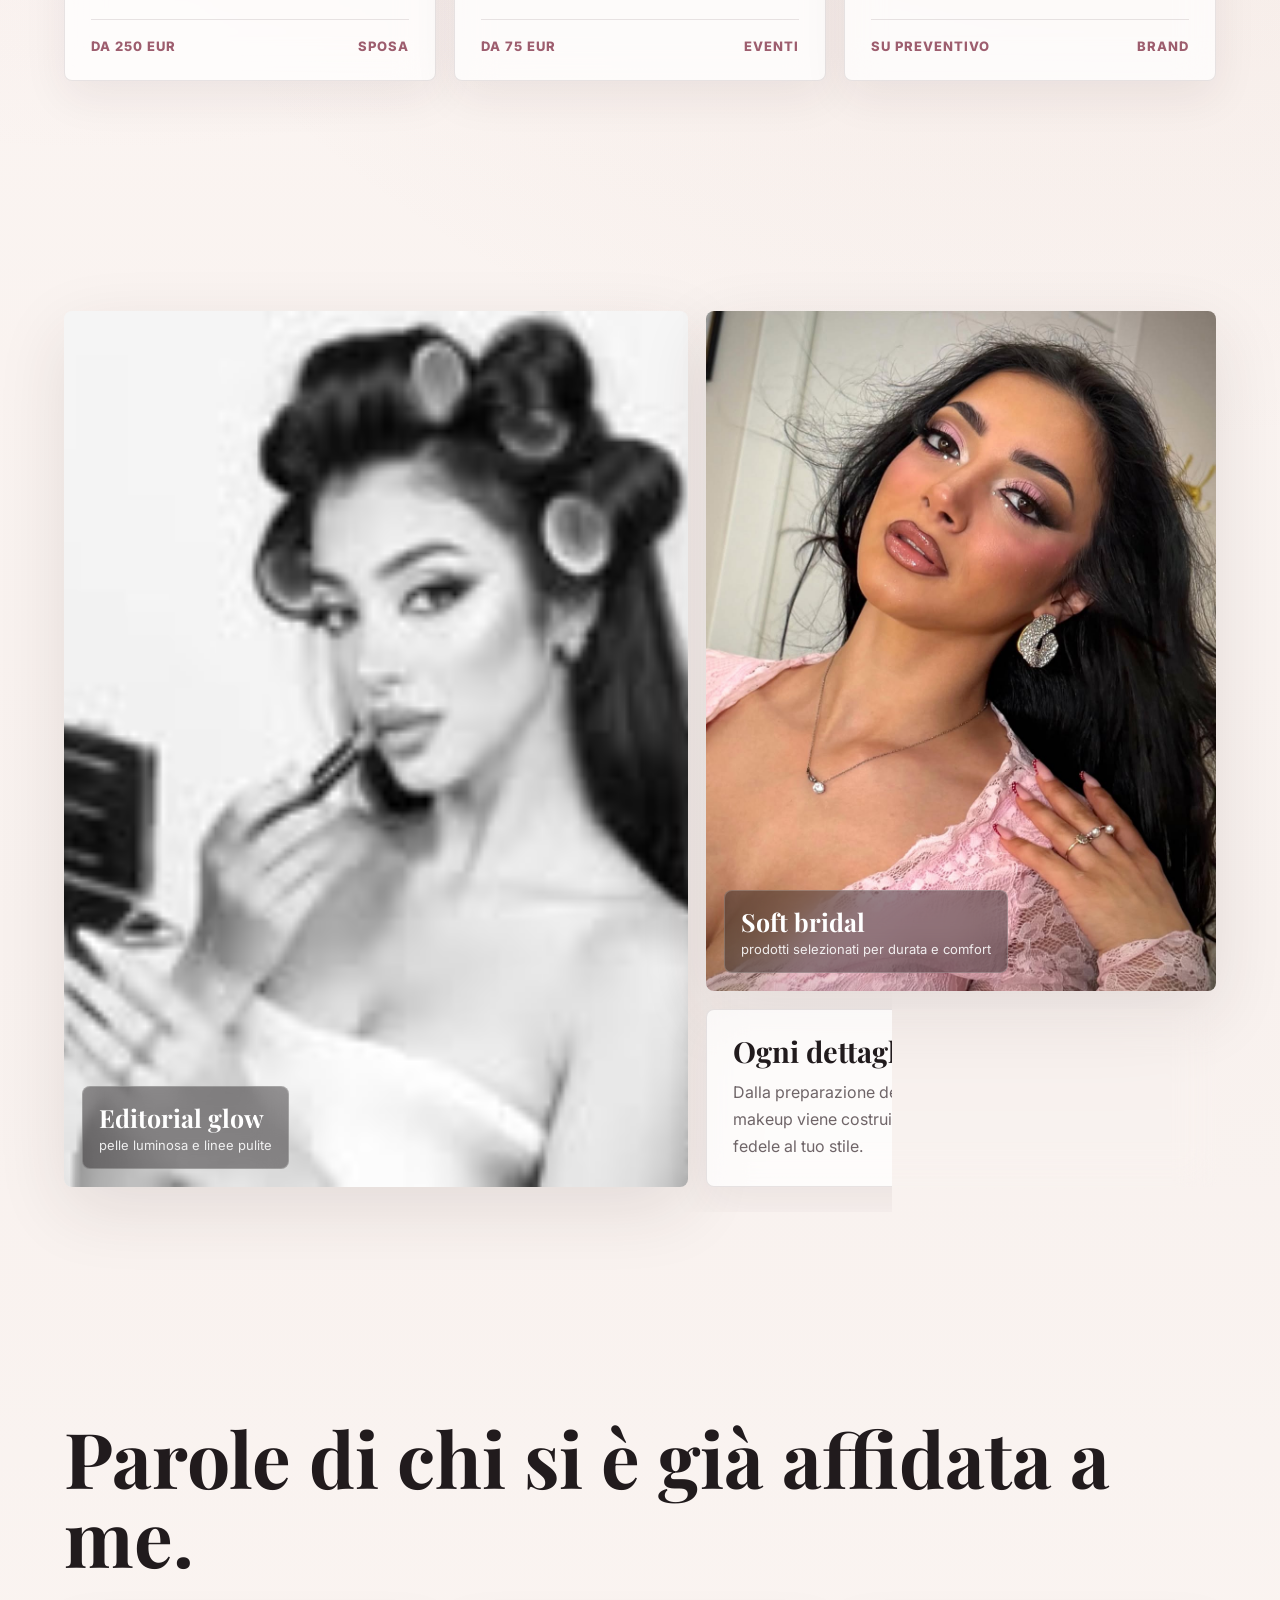
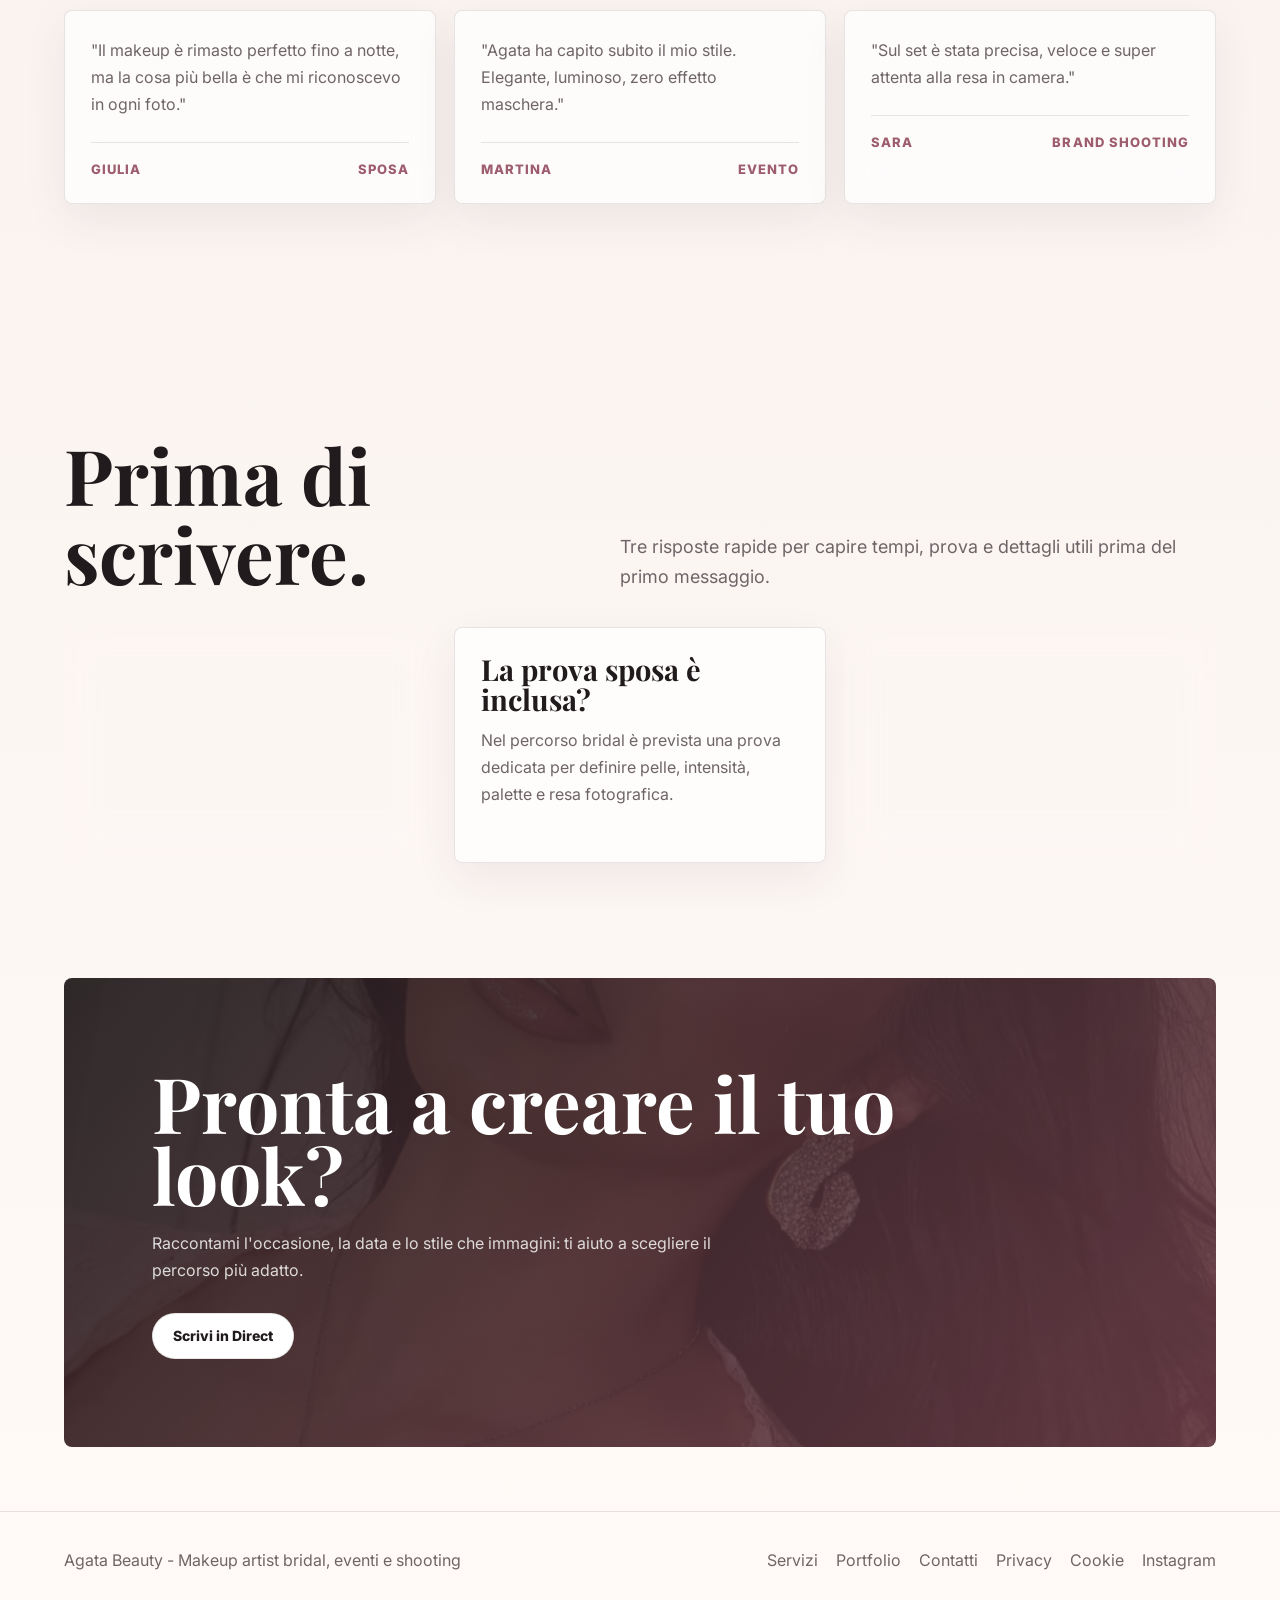
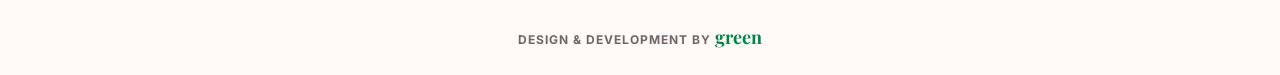
==== commit e238d1fd: "Remove booking page and direct users to Instagram" ====
--- a/index.html
+++ b/index.html
@@ -45,7 +45,7 @@
         <a href="contatti.html">Contatti</a>
       </nav>
       <div class="nav-actions">
-        <a href="prenota.html" class="btn btn-primary">Prenota ora</a>
+        <a href="https://ig.me/m/agatamakeupbeauty" class="btn btn-primary">Scrivi in Direct</a>
         <button class="menu-toggle" type="button" aria-label="Apri menu" aria-expanded="false"><span></span><span></span></button>
       </div>
     </header>
@@ -57,7 +57,7 @@
           <h1>Makeup elegante, pelle vera, presenza memorabile.</h1>
           <p class="lead">Look su misura per spose, eventi e shooting: luminosi dal vivo, impeccabili in foto, costruiti per durare senza togliere naturalezza al viso.</p>
           <div class="hero-actions">
-            <a href="prenota.html" class="btn btn-primary">Verifica disponibilità</a>
+            <a href="https://ig.me/m/agatamakeupbeauty" class="btn btn-primary">Scrivi in Direct</a>
             <a href="portfolio.html" class="btn btn-secondary">Guarda i lavori</a>
           </div>
         </div>
@@ -132,7 +132,7 @@
 
       <section class="section">
         <div class="section-head reveal">
-          <h2>Prima di prenotare.</h2>
+          <h2>Prima di scrivere.</h2>
           <p>Tre risposte rapide per capire tempi, prova e dettagli utili prima del primo messaggio.</p>
         </div>
         <div class="grid faq-grid">
@@ -145,7 +145,7 @@
       <section class="cta-section reveal">
         <h2>Pronta a creare il tuo look?</h2>
         <p>Raccontami l'occasione, la data e lo stile che immagini: ti aiuto a scegliere il percorso più adatto.</p>
-        <a href="prenota.html" class="btn btn-secondary">Prenota una consulenza</a>
+        <a href="https://ig.me/m/agatamakeupbeauty" class="btn btn-secondary">Scrivi in Direct</a>
       </section>
     </main>
 
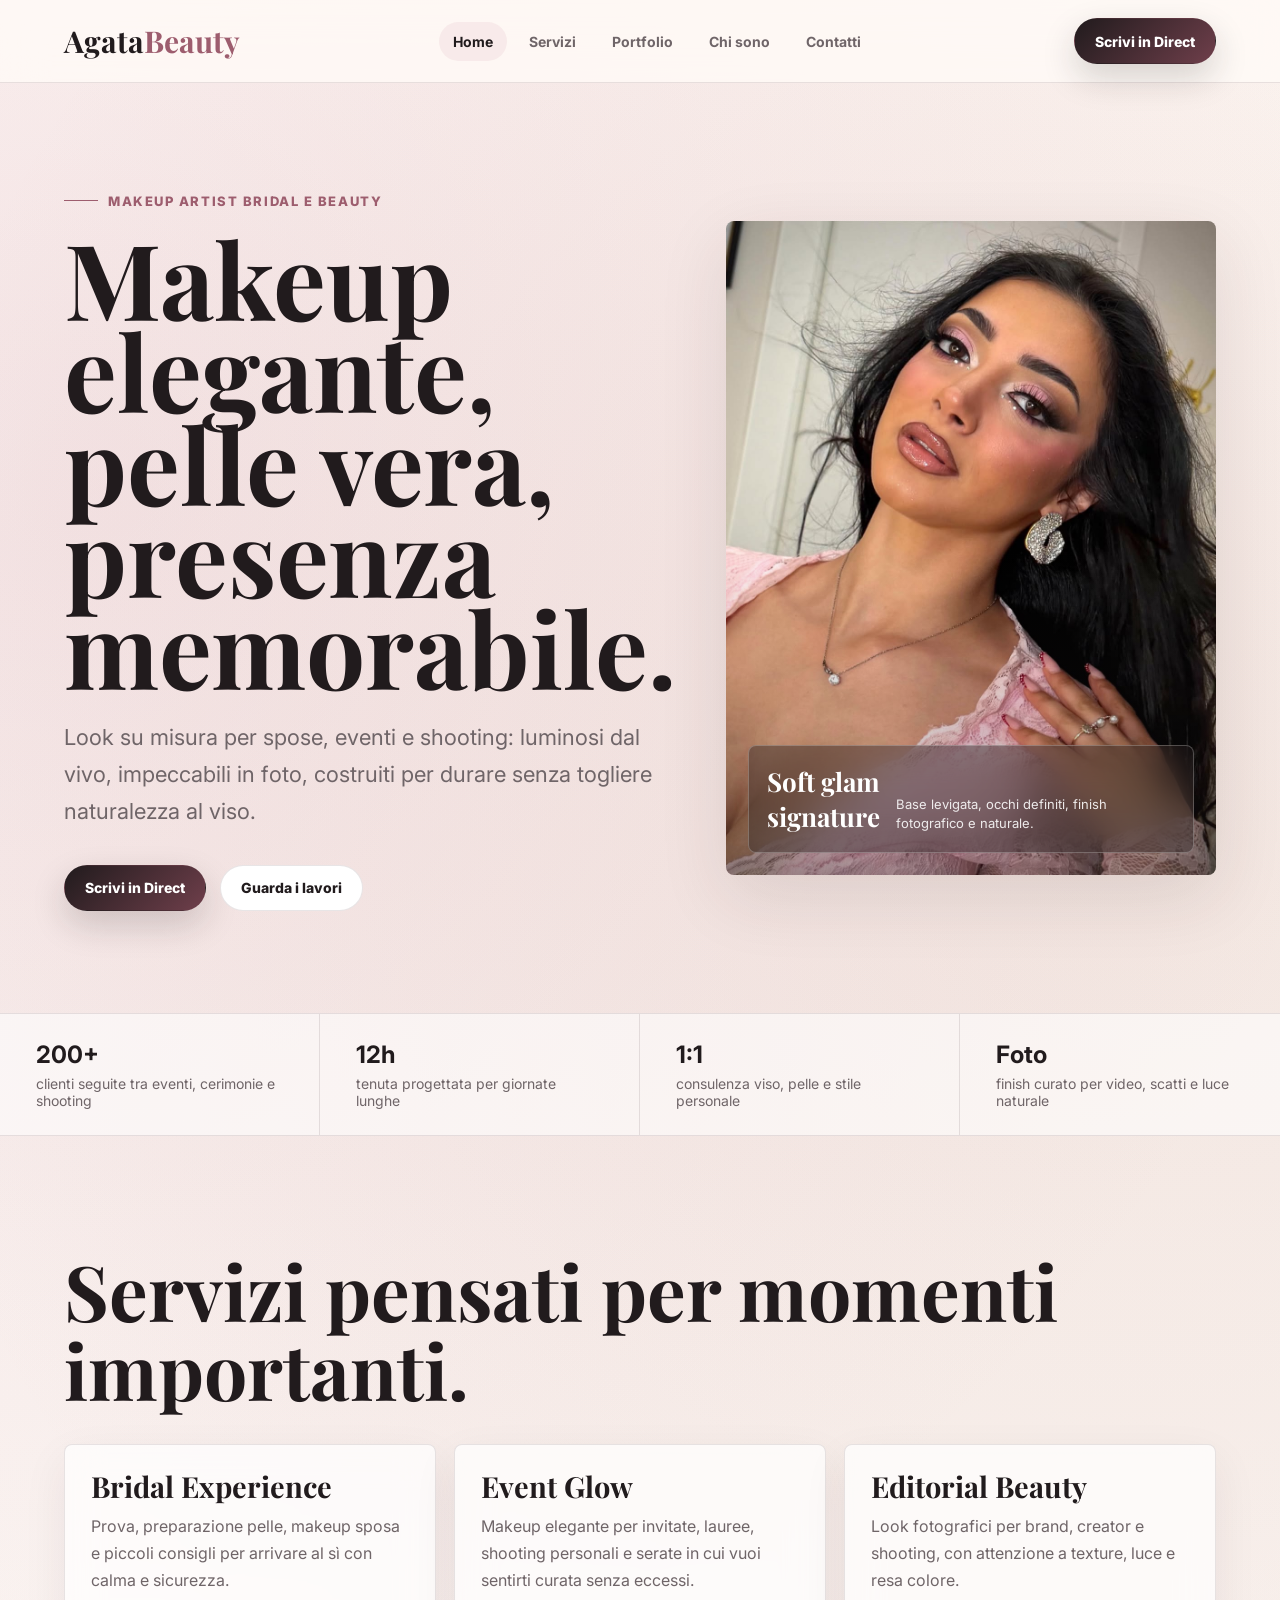
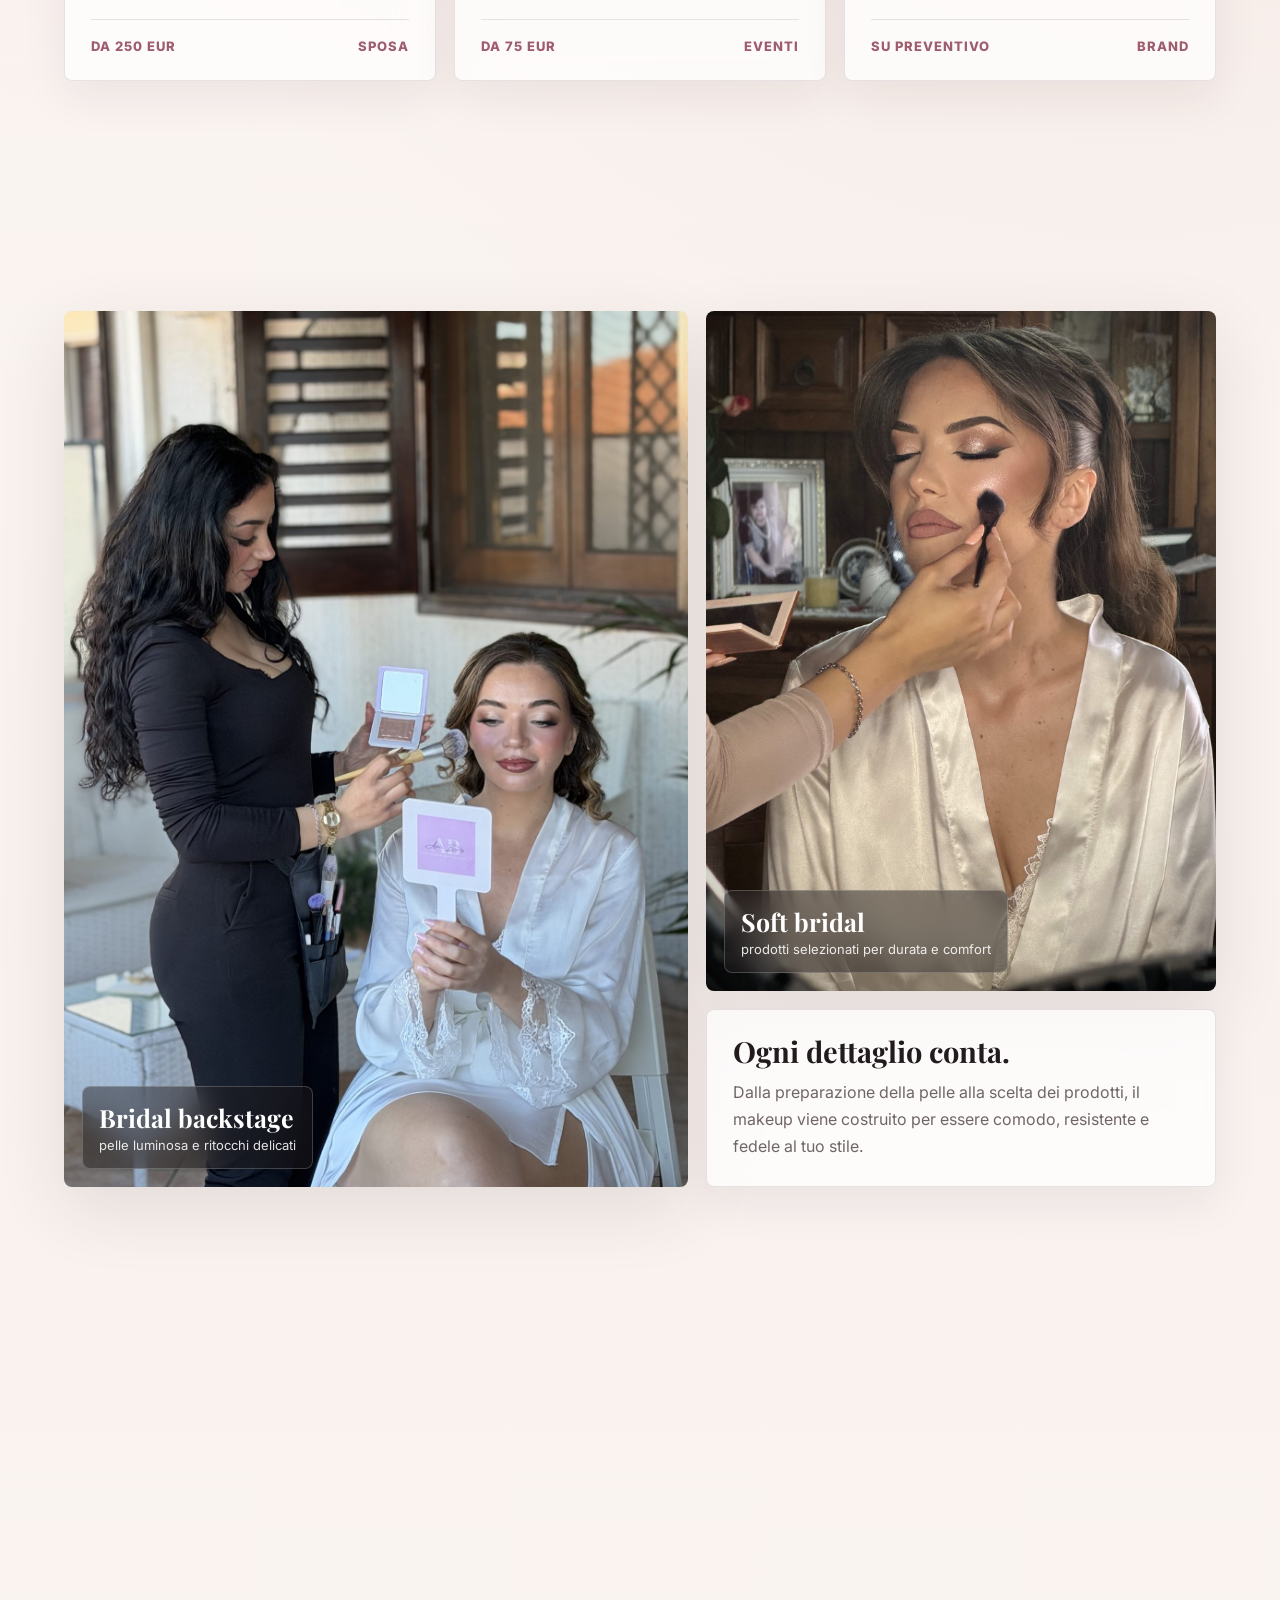
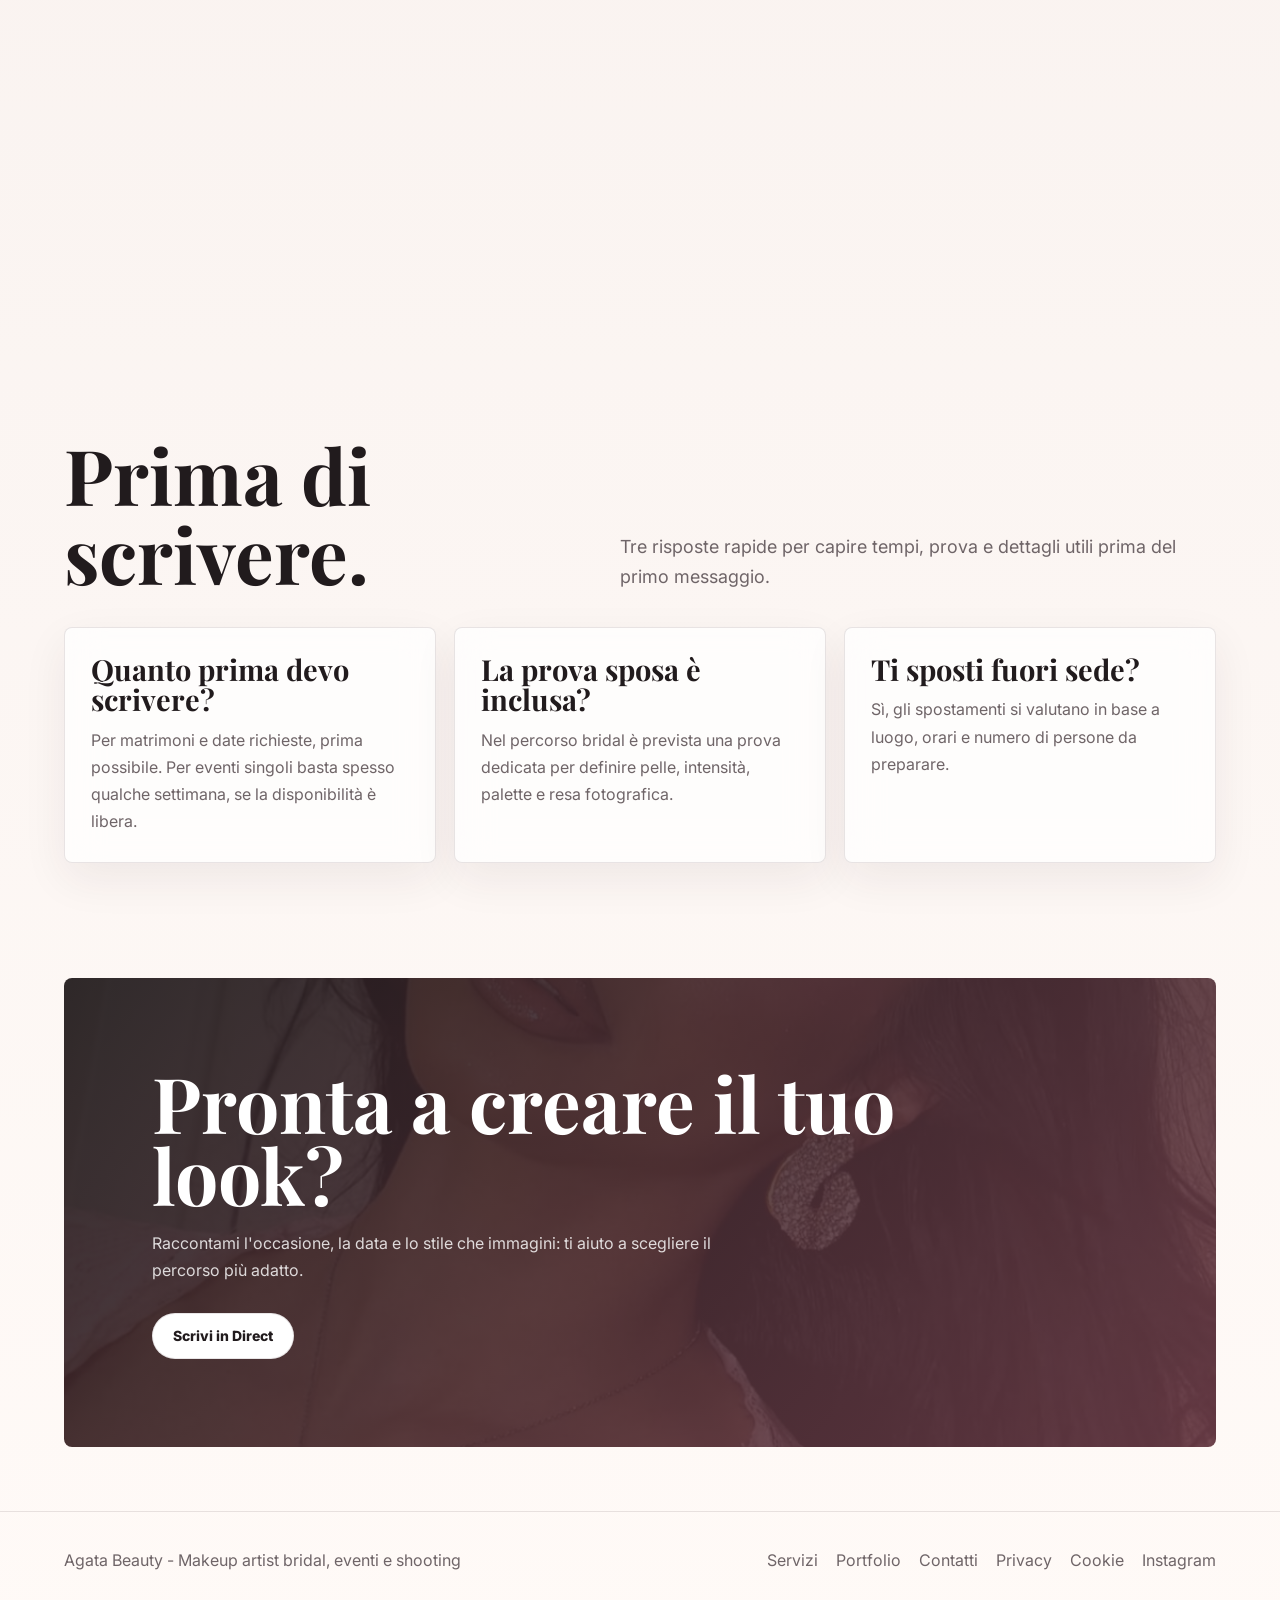
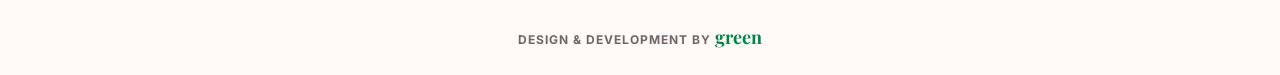
==== commit 3743b5ef: "Refine portfolio image preview" ====
--- a/index.html
+++ b/index.html
@@ -103,12 +103,12 @@
       <section class="section">
         <div class="portfolio-grid">
           <article class="portfolio-tile tall reveal">
-            <img src="assets/portrait-editorial.jpg" alt="Dettaglio di makeup editoriale realizzato da Agata Beauty"/>
-            <div class="tile-caption"><strong>Editorial glow</strong><span>pelle luminosa e linee pulite</span></div>
+            <img src="assets/portfolio-backstage-bride.jpg" alt="Makeup sposa durante la preparazione realizzato da Agata Beauty"/>
+            <div class="tile-caption"><strong>Bridal backstage</strong><span>pelle luminosa e ritocchi delicati</span></div>
           </article>
           <div>
             <article class="portfolio-tile reveal">
-              <img src="assets/immagine_1.jpg" alt="Makeup soft glam luminoso realizzato da Agata Beauty"/>
+              <img src="assets/portfolio-bridal-touchup.jpg" alt="Ritocco makeup sposa realizzato da Agata Beauty"/>
               <div class="tile-caption"><strong>Soft bridal</strong><span>prodotti selezionati per durata e comfort</span></div>
             </article>
             <article class="card reveal stack-gap">
--- a/style.css
+++ b/style.css
@@ -781,6 +781,68 @@
 
 .tile-caption strong{display:block;font-family:"Playfair Display",Georgia,serif;font-size:25px}
 .tile-caption span{font-size:13px;opacity:.88}
+
+.look-gallery{
+  display:grid;
+  grid-template-columns:repeat(4,minmax(0,1fr));
+  gap:18px;
+}
+
+.look-card{
+  position:relative;
+  min-height:380px;
+  overflow:hidden;
+  border-radius:var(--radius);
+  background:#fff;
+  box-shadow:var(--shadow);
+}
+
+.look-card.large{
+  grid-column:span 2;
+  grid-row:span 2;
+  min-height:778px;
+}
+
+.look-card.wide{
+  grid-column:span 2;
+  min-height:380px;
+}
+
+.look-card img{
+  width:100%;
+  height:100%;
+  object-fit:cover;
+}
+
+.look-card.wide img{object-position:center 45%}
+
+.look-card-caption{
+  position:absolute;
+  left:16px;
+  right:16px;
+  bottom:16px;
+  padding:13px 15px;
+  color:#fff;
+  background:rgba(33,27,29,.44);
+  border:1px solid rgba(255,255,255,.22);
+  border-radius:var(--radius);
+  backdrop-filter:blur(16px);
+}
+
+.look-card-caption strong{
+  display:block;
+  font-family:"Playfair Display",Georgia,serif;
+  font-size:24px;
+  line-height:1.05;
+}
+
+.look-card-caption span{
+  display:block;
+  margin-top:4px;
+  font-size:13px;
+  line-height:1.45;
+  opacity:.88;
+}
 
 .split{
   display:grid;
@@ -1089,6 +1151,14 @@
   .contact-grid,
   .portfolio-grid{grid-template-columns:1fr}
 
+  .look-gallery{grid-template-columns:repeat(2,minmax(0,1fr))}
+
+  .look-card.large,
+  .look-card.wide{
+    grid-column:span 2;
+    min-height:520px;
+  }
+
   .service-offer,
   .services-grid,
   .flow-grid,
@@ -1110,9 +1180,17 @@
 }
 
 @media(max-width:760px){
-  .nav{padding:14px 18px}
+  .nav{gap:12px;padding:14px 18px}
   .logo{font-size:26px}
-  .menu-toggle{display:inline-flex}
+  .nav-actions{margin-left:auto}
+  .menu-toggle{
+    display:inline-flex;
+    flex:0 0 44px;
+    color:#fff;
+    background:var(--ink);
+    border-color:var(--ink);
+    box-shadow:0 12px 28px rgba(33,27,29,.16);
+  }
   .nav-links{
     position:absolute;
     top:73px;
@@ -1166,6 +1244,19 @@
   .portrait,
   .portfolio-tile,
   .portfolio-tile.tall{min-height:430px}
+  .look-gallery{grid-template-columns:1fr}
+  .look-card,
+  .look-card.large,
+  .look-card.wide{
+    grid-column:auto;
+    grid-row:auto;
+    min-height:430px;
+  }
+  .look-card-caption{
+    left:14px;
+    right:14px;
+    bottom:14px;
+  }
   .trust-strip,
   .grid{grid-template-columns:1fr}
   .trust-item{border-right:0;border-bottom:1px solid var(--line)}
